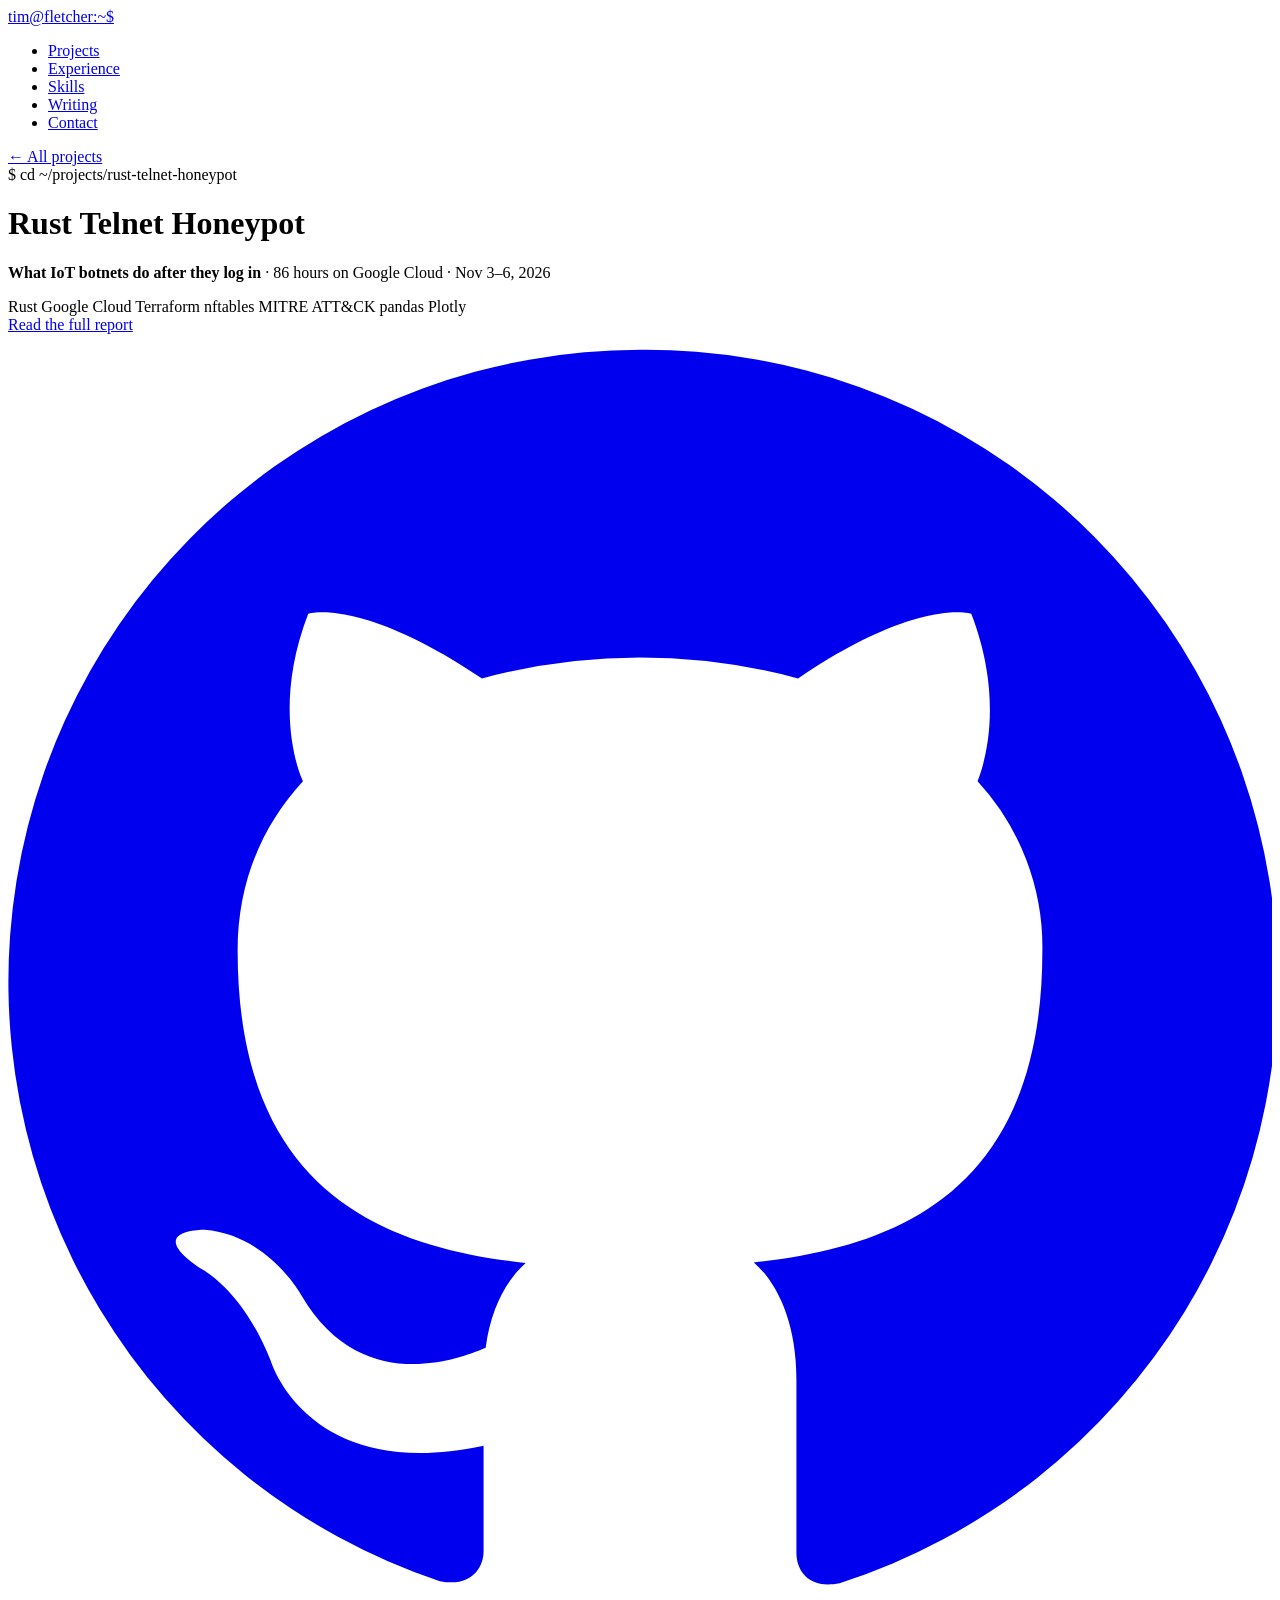
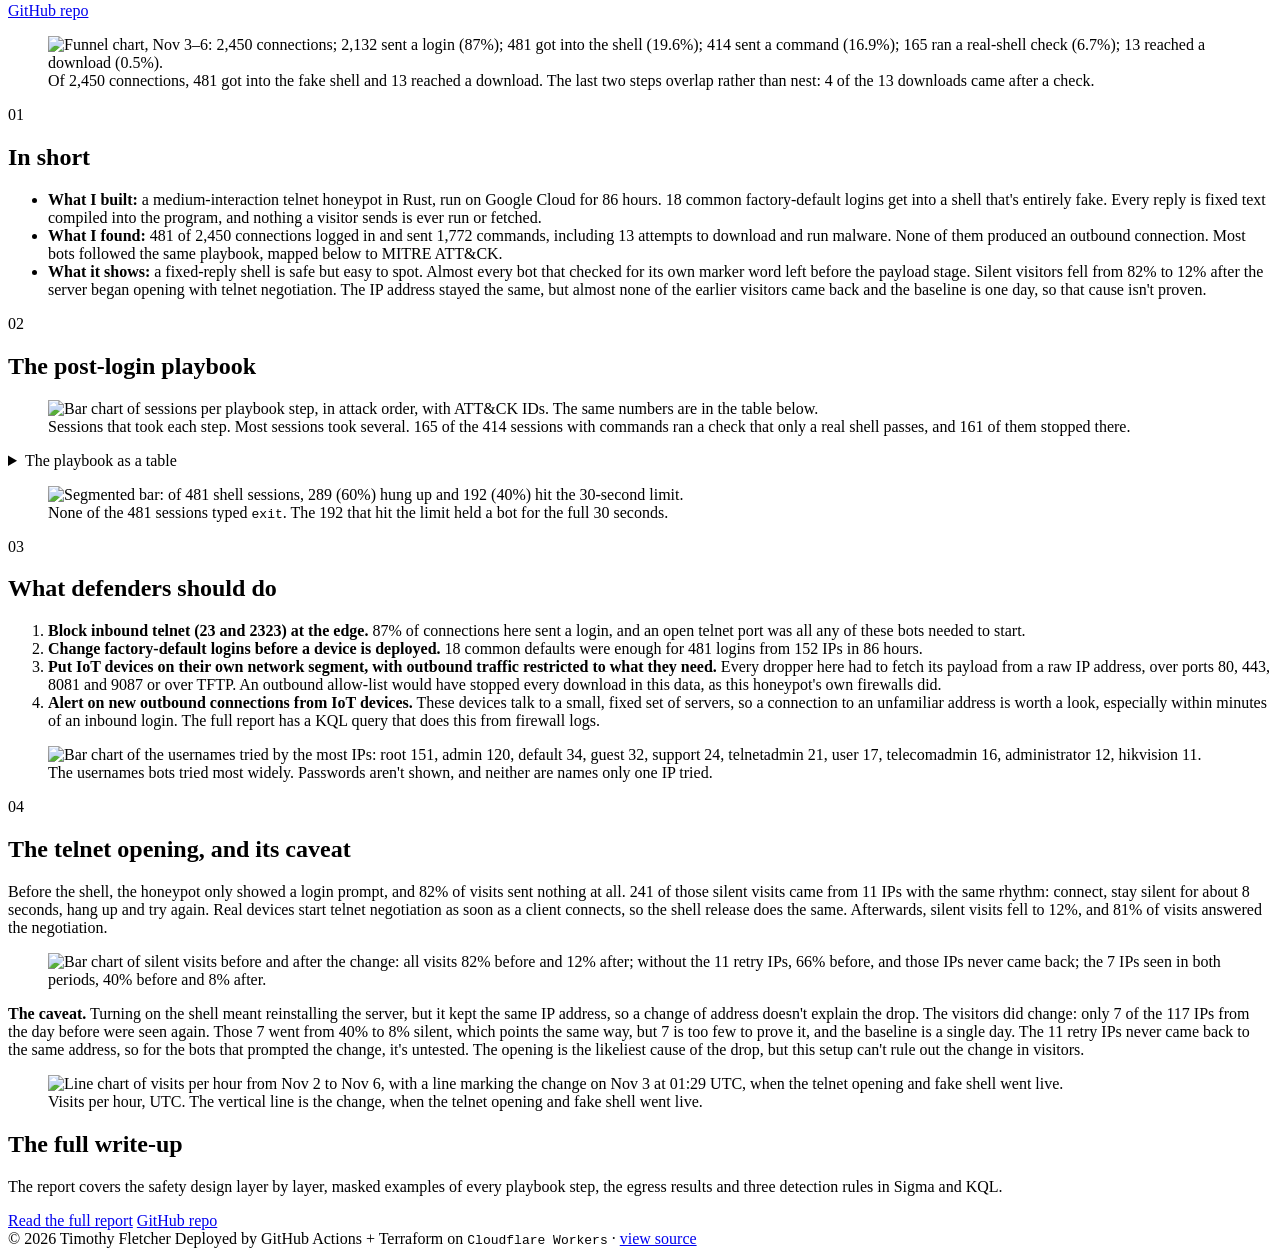
==== site/honeypot/index.html @ 1a984459 "Correct the honeypot page's claim that the IP address changed The server kept the same public addres" ====
<!doctype html>
<html lang="en">
<head>
<meta charset="utf-8">
<meta name="viewport" content="width=device-width, initial-scale=1">
<meta name="color-scheme" content="dark light">
<title>Rust Telnet Honeypot · Timothy Fletcher</title>
<meta name="description" content="A telnet honeypot in Rust that recorded what IoT botnets do after logging in: 2,450 connections, 481 logins, 13 malware download attempts and zero outbound connections.">
<link rel="canonical" href="https://timfletcher.tech/honeypot/">
<link rel="icon" href="/favicon.svg" type="image/svg+xml">
<link rel="preload" href="/fonts/inter-4.001-latin.woff2" as="font" type="font/woff2" crossorigin>
<link rel="preload" href="/fonts/jetbrains-mono-2.211-latin.woff2" as="font" type="font/woff2" crossorigin>
<link rel="stylesheet" href="/styles.css">
</head>
<body>

<nav>
  <div class="wrap">
    <a class="brand" href="/">tim<span>@</span>fletcher:~$</a>
    <ul>
      <li><a href="/#projects">Projects</a></li>
      <li><a href="/#experience">Experience</a></li>
      <li><a href="/#skills">Skills</a></li>
      <li><a href="/#writing">Writing</a></li>
      <li><a href="/#contact">Contact</a></li>
    </ul>
  </div>
</nav>

<main class="wrap" id="top">

  <header class="hero project">
    <div class="back"><a href="/#projects">← All projects</a></div>
    <div class="prompt">$ cd ~/projects/rust-telnet-honeypot</div>
    <h1>Rust Telnet Honeypot</h1>
    <p class="role"><strong>What IoT botnets do after they log in</strong> · 86 hours on Google Cloud · Nov 3–6, 2026</p>
    <div class="tags">
      <span class="tag">Rust</span>
      <span class="tag">Google Cloud</span>
      <span class="tag">Terraform</span>
      <span class="tag">nftables</span>
      <span class="tag">MITRE ATT&amp;CK</span>
      <span class="tag">pandas</span>
      <span class="tag">Plotly</span>
    </div>
    <div class="buttons">
      <a class="btn primary" href="https://github.com/NotKornFlakes/Rust-Honeypot/blob/master/README_REPORT.md" target="_blank" rel="noopener">Read the full report</a>
      <a class="btn" href="https://github.com/NotKornFlakes/Rust-Honeypot" target="_blank" rel="noopener">
        <svg viewBox="0 0 24 24" fill="currentColor" aria-hidden="true"><path d="M12 .3a12 12 0 0 0-3.8 23.38c.6.12.83-.26.83-.57v-2c-3.34.72-4.04-1.61-4.04-1.61-.55-1.39-1.34-1.76-1.34-1.76-1.09-.74.08-.73.08-.73 1.2.09 1.84 1.24 1.84 1.24 1.07 1.83 2.81 1.3 3.5 1 .1-.78.42-1.31.76-1.61-2.67-.3-5.47-1.33-5.47-5.93 0-1.31.47-2.38 1.24-3.22-.14-.3-.54-1.52.1-3.18 0 0 1-.32 3.3 1.23a11.5 11.5 0 0 1 6 0c2.28-1.55 3.29-1.23 3.29-1.23.64 1.66.24 2.88.12 3.18a4.65 4.65 0 0 1 1.23 3.22c0 4.61-2.8 5.63-5.48 5.92.42.36.81 1.1.81 2.22v3.29c0 .32.21.7.82.58A12 12 0 0 0 12 .3"/></svg>
        GitHub repo
      </a>
    </div>
  </header>

  <figure class="figure lead">
    <picture>
      <source srcset="/honeypot/1-funnel-light.png" media="(prefers-color-scheme: light)">
      <img src="/honeypot/1-funnel-dark.png" width="2000" height="840" fetchpriority="high"
           alt="Funnel chart, Nov 3–6: 2,450 connections; 2,132 sent a login (87%); 481 got into the shell (19.6%); 414 sent a command (16.9%); 165 ran a real-shell check (6.7%); 13 reached a download (0.5%).">
    </picture>
    <figcaption>Of 2,450 connections, 481 got into the fake shell and 13 reached a download. The last two steps overlap rather than nest: 4 of the 13 downloads came after a check.</figcaption>
  </figure>

  <section id="summary">
    <div class="sec-head"><span class="idx">01</span><h2>In short</h2></div>
    <ul class="prose">
      <li><b>What I built:</b> a medium-interaction telnet honeypot in Rust, run on Google Cloud for 86 hours. 18 common factory-default logins get into a shell that's entirely fake. Every reply is fixed text compiled into the program, and nothing a visitor sends is ever run or fetched.</li>
      <li><b>What I found:</b> 481 of 2,450 connections logged in and sent 1,772 commands, including 13 attempts to download and run malware. None of them produced an outbound connection. Most bots followed the same playbook, mapped below to MITRE ATT&amp;CK.</li>
      <li><b>What it shows:</b> a fixed-reply shell is safe but easy to spot. Almost every bot that checked for its own marker word left before the payload stage. Silent visitors fell from 82% to 12% after the server began opening with telnet negotiation. The IP address stayed the same, but almost none of the earlier visitors came back and the baseline is one day, so that cause isn't proven.</li>
    </ul>
  </section>

  <section id="playbook">
    <div class="sec-head"><span class="idx">02</span><h2>The post-login playbook</h2></div>
    <figure class="figure">
      <picture>
        <source srcset="/honeypot/4-playbook-light.png" media="(prefers-color-scheme: light)">
        <img src="/honeypot/4-playbook-dark.png" width="2000" height="1200" loading="lazy"
             alt="Bar chart of sessions per playbook step, in attack order, with ATT&amp;CK IDs. The same numbers are in the table below.">
      </picture>
      <figcaption>Sessions that took each step. Most sessions took several. 165 of the 414 sessions with commands ran a check that only a real shell passes, and 161 of them stopped there.</figcaption>
    </figure>
    <details class="steps">
      <summary>The playbook as a table</summary>
      <div class="table-scroll">
        <table>
          <thead><tr><th>Step</th><th>MITRE ATT&amp;CK</th><th class="num">Sessions</th><th class="num">IPs</th></tr></thead>
          <tbody>
            <tr><td>Log in with factory defaults</td><td><a href="https://attack.mitre.org/techniques/T1110/001/" target="_blank" rel="noopener">T1110.001</a>, <a href="https://attack.mitre.org/techniques/T1078/001/" target="_blank" rel="noopener">T1078.001</a></td><td class="num">481</td><td class="num">152</td></tr>
            <tr><td>Break out of a router's limited menu</td><td><a href="https://attack.mitre.org/techniques/T1059/008/" target="_blank" rel="noopener">T1059.008</a>, <a href="https://attack.mitre.org/techniques/T1059/004/" target="_blank" rel="noopener">T1059.004</a></td><td class="num">299</td><td class="num">92</td></tr>
            <tr><td>Try a router CLI</td><td><a href="https://attack.mitre.org/techniques/T1059/008/" target="_blank" rel="noopener">T1059.008</a></td><td class="num">80</td><td class="num">25</td></tr>
            <tr><td>Inject a shell into a ping tool</td><td><a href="https://attack.mitre.org/techniques/T1059/004/" target="_blank" rel="noopener">T1059.004</a></td><td class="num">64</td><td class="num">48</td></tr>
            <tr><td>Look around</td><td><a href="https://attack.mitre.org/techniques/T1082/" target="_blank" rel="noopener">T1082</a>, <a href="https://attack.mitre.org/techniques/T1087/001/" target="_blank" rel="noopener">T1087.001</a>, <a href="https://attack.mitre.org/techniques/T1033/" target="_blank" rel="noopener">T1033</a>, <a href="https://attack.mitre.org/techniques/T1083/" target="_blank" rel="noopener">T1083</a></td><td class="num">116</td><td class="num">50</td></tr>
            <tr><td>Find a writable folder, then check with a hex echo</td><td><a href="https://attack.mitre.org/techniques/T1083/" target="_blank" rel="noopener">T1083</a></td><td class="num">80</td><td class="num">25</td></tr>
            <tr><td>Check for a real BusyBox</td><td><a href="https://attack.mitre.org/techniques/T1497/001/" target="_blank" rel="noopener">T1497.001</a></td><td class="num">29</td><td class="num">11</td></tr>
            <tr><td>Check that echo works</td><td><a href="https://attack.mitre.org/techniques/T1497/001/" target="_blank" rel="noopener">T1497.001</a></td><td class="num">9</td><td class="num">9</td></tr>
            <tr><td>The <code>SHELL_TEST</code> check</td><td><a href="https://attack.mitre.org/techniques/T1497/001/" target="_blank" rel="noopener">T1497.001</a></td><td class="num">47</td><td class="num">3</td></tr>
            <tr><td>Download and run</td><td><a href="https://attack.mitre.org/techniques/T1105/" target="_blank" rel="noopener">T1105</a>, <a href="https://attack.mitre.org/techniques/T1222/002/" target="_blank" rel="noopener">T1222.002</a>, <a href="https://attack.mitre.org/techniques/T1059/004/" target="_blank" rel="noopener">T1059.004</a></td><td class="num">13</td><td class="num">7</td></tr>
            <tr><td>Remove rival bots</td><td><a href="https://attack.mitre.org/techniques/T1489/" target="_blank" rel="noopener">T1489</a></td><td class="num">1</td><td class="num">1</td></tr>
            <tr><td>Clean up</td><td><a href="https://attack.mitre.org/techniques/T1070/004/" target="_blank" rel="noopener">T1070.004</a></td><td class="num">1</td><td class="num">1</td></tr>
          </tbody>
        </table>
      </div>
      <p class="note">The system-check rows use T1497.001 as the closest fit, as does T1489 for removing rival bots. The IPs column for logging in counts the IPs that got in.</p>
    </details>
    <figure class="figure">
      <picture>
        <source srcset="/honeypot/6-sessions-ended-light.png" media="(prefers-color-scheme: light)">
        <img src="/honeypot/6-sessions-ended-dark.png" width="2000" height="460" loading="lazy"
             alt="Segmented bar: of 481 shell sessions, 289 (60%) hung up and 192 (40%) hit the 30-second limit.">
      </picture>
      <figcaption>None of the 481 sessions typed <code>exit</code>. The 192 that hit the limit held a bot for the full 30 seconds.</figcaption>
    </figure>
  </section>

  <section id="defenders">
    <div class="sec-head"><span class="idx">03</span><h2>What defenders should do</h2></div>
    <ol class="prose">
      <li><b>Block inbound telnet (23 and 2323) at the edge.</b> 87% of connections here sent a login, and an open telnet port was all any of these bots needed to start.</li>
      <li><b>Change factory-default logins before a device is deployed.</b> 18 common defaults were enough for 481 logins from 152 IPs in 86 hours.</li>
      <li><b>Put IoT devices on their own network segment, with outbound traffic restricted to what they need.</b> Every dropper here had to fetch its payload from a raw IP address, over ports 80, 443, 8081 and 9087 or over TFTP. An outbound allow-list would have stopped every download in this data, as this honeypot's own firewalls did.</li>
      <li><b>Alert on new outbound connections from IoT devices.</b> These devices talk to a small, fixed set of servers, so a connection to an unfamiliar address is worth a look, especially within minutes of an inbound login. The full report has a KQL query that does this from firewall logs.</li>
    </ol>
    <figure class="figure">
      <picture>
        <source srcset="/honeypot/5-usernames-light.png" media="(prefers-color-scheme: light)">
        <img src="/honeypot/5-usernames-dark.png" width="2000" height="920" loading="lazy"
             alt="Bar chart of the usernames tried by the most IPs: root 151, admin 120, default 34, guest 32, support 24, telnetadmin 21, user 17, telecomadmin 16, administrator 12, hikvision 11.">
      </picture>
      <figcaption>The usernames bots tried most widely. Passwords aren't shown, and neither are names only one IP tried.</figcaption>
    </figure>
  </section>

  <section id="telnet">
    <div class="sec-head"><span class="idx">04</span><h2>The telnet opening, and its caveat</h2></div>
    <div class="prose">
      <p>Before the shell, the honeypot only showed a login prompt, and 82% of visits sent nothing at all. 241 of those silent visits came from 11 IPs with the same rhythm: connect, stay silent for about 8 seconds, hang up and try again. Real devices start telnet negotiation as soon as a client connects, so the shell release does the same. Afterwards, silent visits fell to 12%, and 81% of visits answered the negotiation.</p>
    </div>
    <figure class="figure">
      <picture>
        <source srcset="/honeypot/3-silent-before-after-light.png" media="(prefers-color-scheme: light)">
        <img src="/honeypot/3-silent-before-after-dark.png" width="2000" height="880" loading="lazy"
             alt="Bar chart of silent visits before and after the change: all visits 82% before and 12% after; without the 11 retry IPs, 66% before, and those IPs never came back; the 7 IPs seen in both periods, 40% before and 8% after.">
      </picture>
    </figure>
    <div class="callout">
      <p><b>The caveat.</b> Turning on the shell meant reinstalling the server, but it kept the same IP address, so a change of address doesn't explain the drop. The visitors did change: only 7 of the 117 IPs from the day before were seen again. Those 7 went from 40% to 8% silent, which points the same way, but 7 is too few to prove it, and the baseline is a single day. The 11 retry IPs never came back to the same address, so for the bots that prompted the change, it's untested. The opening is the likeliest cause of the drop, but this setup can't rule out the change in visitors.</p>
    </div>
    <figure class="figure">
      <picture>
        <source srcset="/honeypot/2-visits-per-hour-light.png" media="(prefers-color-scheme: light)">
        <img src="/honeypot/2-visits-per-hour-dark.png" width="2000" height="840" loading="lazy"
             alt="Line chart of visits per hour from Nov 2 to Nov 6, with a line marking the change on Nov 3 at 01:29 UTC, when the telnet opening and fake shell went live.">
      </picture>
      <figcaption>Visits per hour, UTC. The vertical line is the change, when the telnet opening and fake shell went live.</figcaption>
    </figure>
  </section>

  <section id="more">
    <div class="contact">
      <h2>The full write-up</h2>
      <p>The report covers the safety design layer by layer, masked examples of every playbook step, the egress results and three detection rules in Sigma and KQL.</p>
      <div class="buttons">
        <a class="btn primary" href="https://github.com/NotKornFlakes/Rust-Honeypot/blob/master/README_REPORT.md" target="_blank" rel="noopener">Read the full report</a>
        <a class="btn" href="https://github.com/NotKornFlakes/Rust-Honeypot" target="_blank" rel="noopener">GitHub repo</a>
      </div>
    </div>
  </section>

</main>

<footer>
  <div class="wrap">
    <span>© 2026 Timothy Fletcher</span>
    <span>Deployed by GitHub Actions + Terraform on <code>Cloudflare Workers</code> · <a href="https://github.com/NotKornFlakes/portfolio-iac" target="_blank" rel="noopener">view source</a></span>
  </div>
</footer>

</body>
</html>
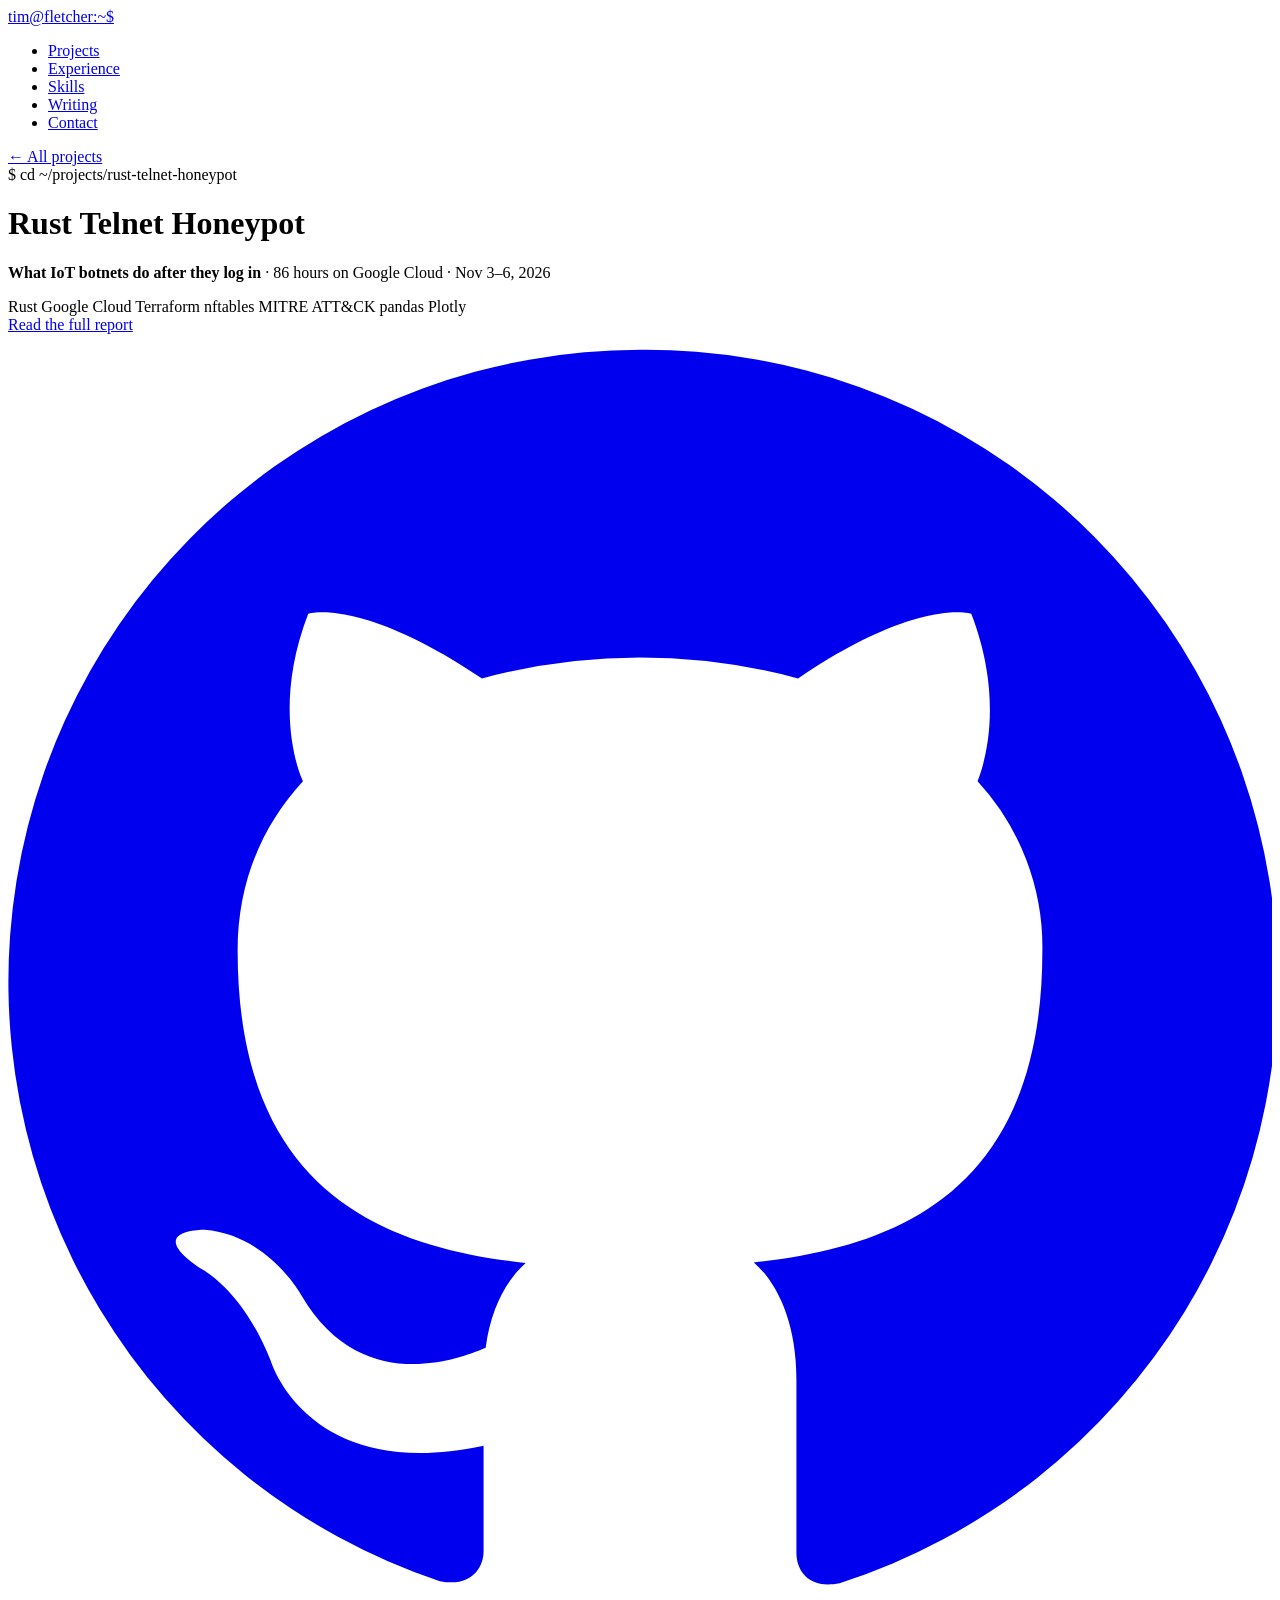
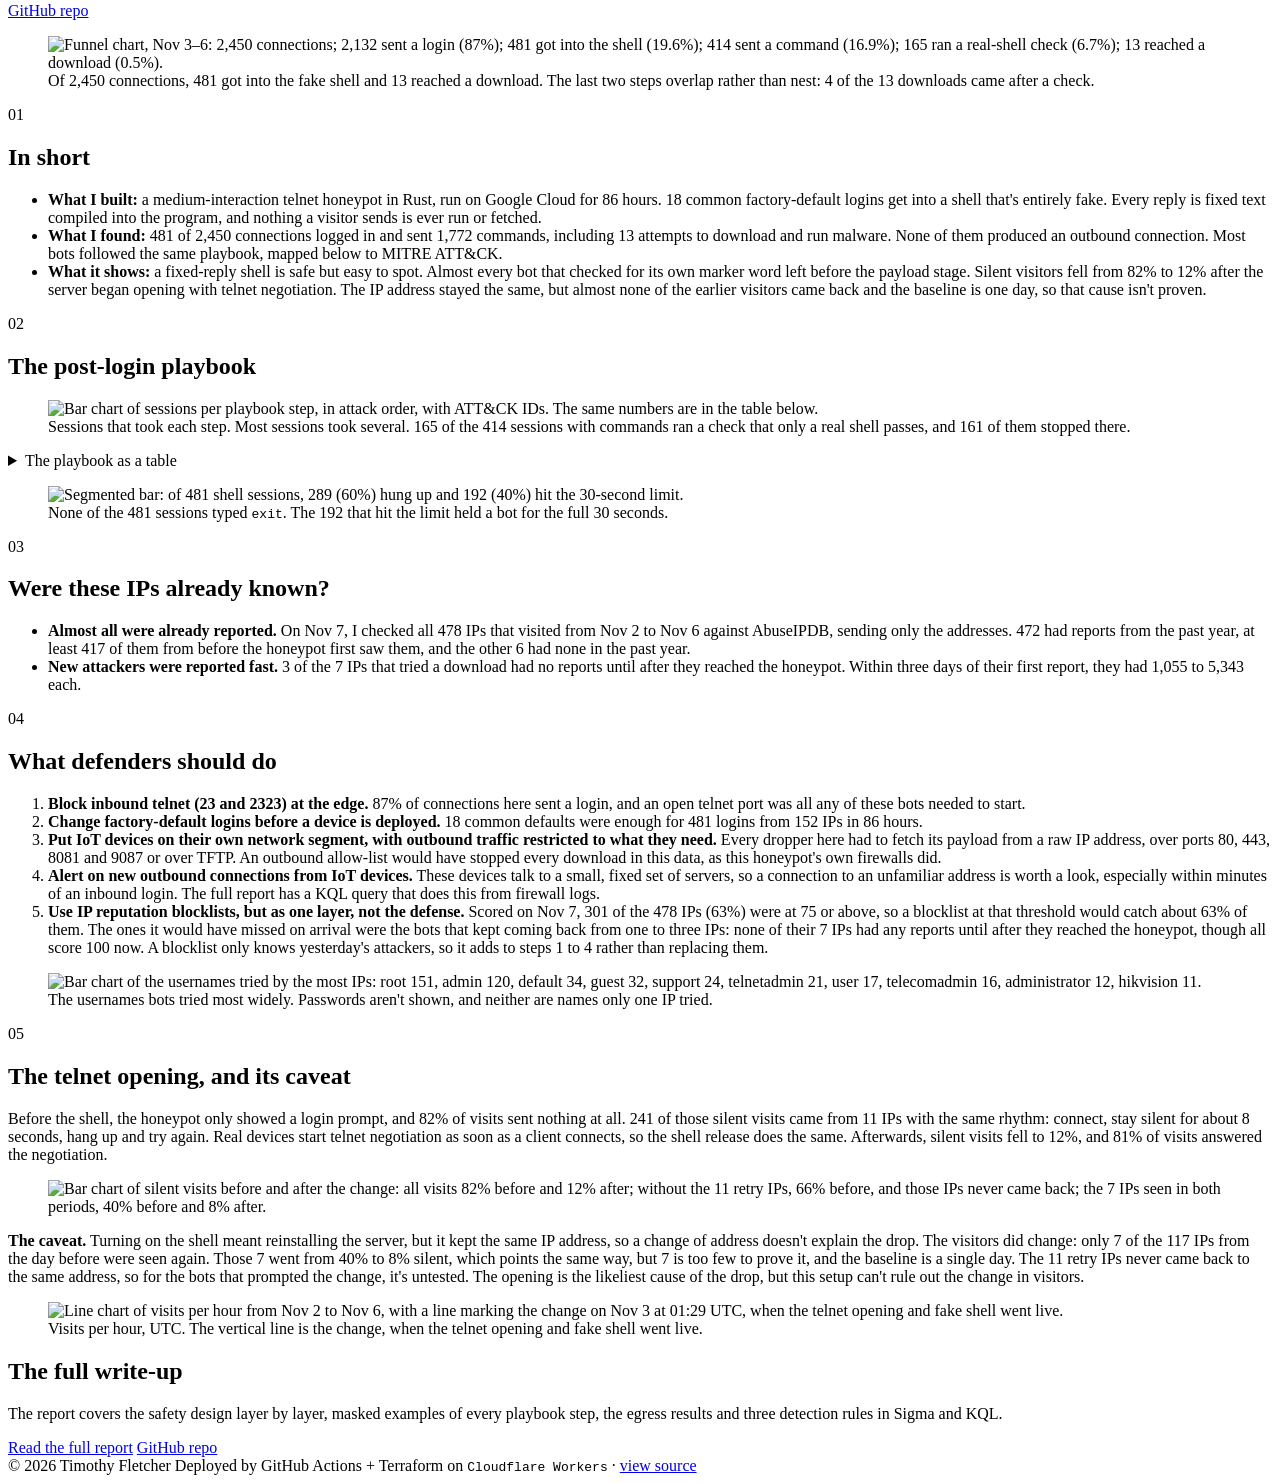
==== commit c713d26e: "Add a threat-intel section and a fifth defender step to the honeypot page The new section 03 gives t" ====
--- a/site/honeypot/index.html
+++ b/site/honeypot/index.html
@@ -113,13 +113,22 @@
     </figure>
   </section>
 
+  <section id="threat-intel">
+    <div class="sec-head"><span class="idx">03</span><h2>Were these IPs already known?</h2></div>
+    <ul class="prose">
+      <li><b>Almost all were already reported.</b> On Nov 7, I checked all 478 IPs that visited from Nov 2 to Nov 6 against AbuseIPDB, sending only the addresses. 472 had reports from the past year, at least 417 of them from before the honeypot first saw them, and the other 6 had none in the past year.</li>
+      <li><b>New attackers were reported fast.</b> 3 of the 7 IPs that tried a download had no reports until after they reached the honeypot. Within three days of their first report, they had 1,055 to 5,343 each.</li>
+    </ul>
+  </section>
+
   <section id="defenders">
-    <div class="sec-head"><span class="idx">03</span><h2>What defenders should do</h2></div>
+    <div class="sec-head"><span class="idx">04</span><h2>What defenders should do</h2></div>
     <ol class="prose">
       <li><b>Block inbound telnet (23 and 2323) at the edge.</b> 87% of connections here sent a login, and an open telnet port was all any of these bots needed to start.</li>
       <li><b>Change factory-default logins before a device is deployed.</b> 18 common defaults were enough for 481 logins from 152 IPs in 86 hours.</li>
       <li><b>Put IoT devices on their own network segment, with outbound traffic restricted to what they need.</b> Every dropper here had to fetch its payload from a raw IP address, over ports 80, 443, 8081 and 9087 or over TFTP. An outbound allow-list would have stopped every download in this data, as this honeypot's own firewalls did.</li>
       <li><b>Alert on new outbound connections from IoT devices.</b> These devices talk to a small, fixed set of servers, so a connection to an unfamiliar address is worth a look, especially within minutes of an inbound login. The full report has a KQL query that does this from firewall logs.</li>
+      <li><b>Use IP reputation blocklists, but as one layer, not the defense.</b> Scored on Nov 7, 301 of the 478 IPs (63%) were at 75 or above, so a blocklist at that threshold would catch about 63% of them. The ones it would have missed on arrival were the bots that kept coming back from one to three IPs: none of their 7 IPs had any reports until after they reached the honeypot, though all score 100 now. A blocklist only knows yesterday's attackers, so it adds to steps 1 to 4 rather than replacing them.</li>
     </ol>
     <figure class="figure">
       <picture>
@@ -132,7 +141,7 @@
   </section>
 
   <section id="telnet">
-    <div class="sec-head"><span class="idx">04</span><h2>The telnet opening, and its caveat</h2></div>
+    <div class="sec-head"><span class="idx">05</span><h2>The telnet opening, and its caveat</h2></div>
     <div class="prose">
       <p>Before the shell, the honeypot only showed a login prompt, and 82% of visits sent nothing at all. 241 of those silent visits came from 11 IPs with the same rhythm: connect, stay silent for about 8 seconds, hang up and try again. Real devices start telnet negotiation as soon as a client connects, so the shell release does the same. Afterwards, silent visits fell to 12%, and 81% of visits answered the negotiation.</p>
     </div>
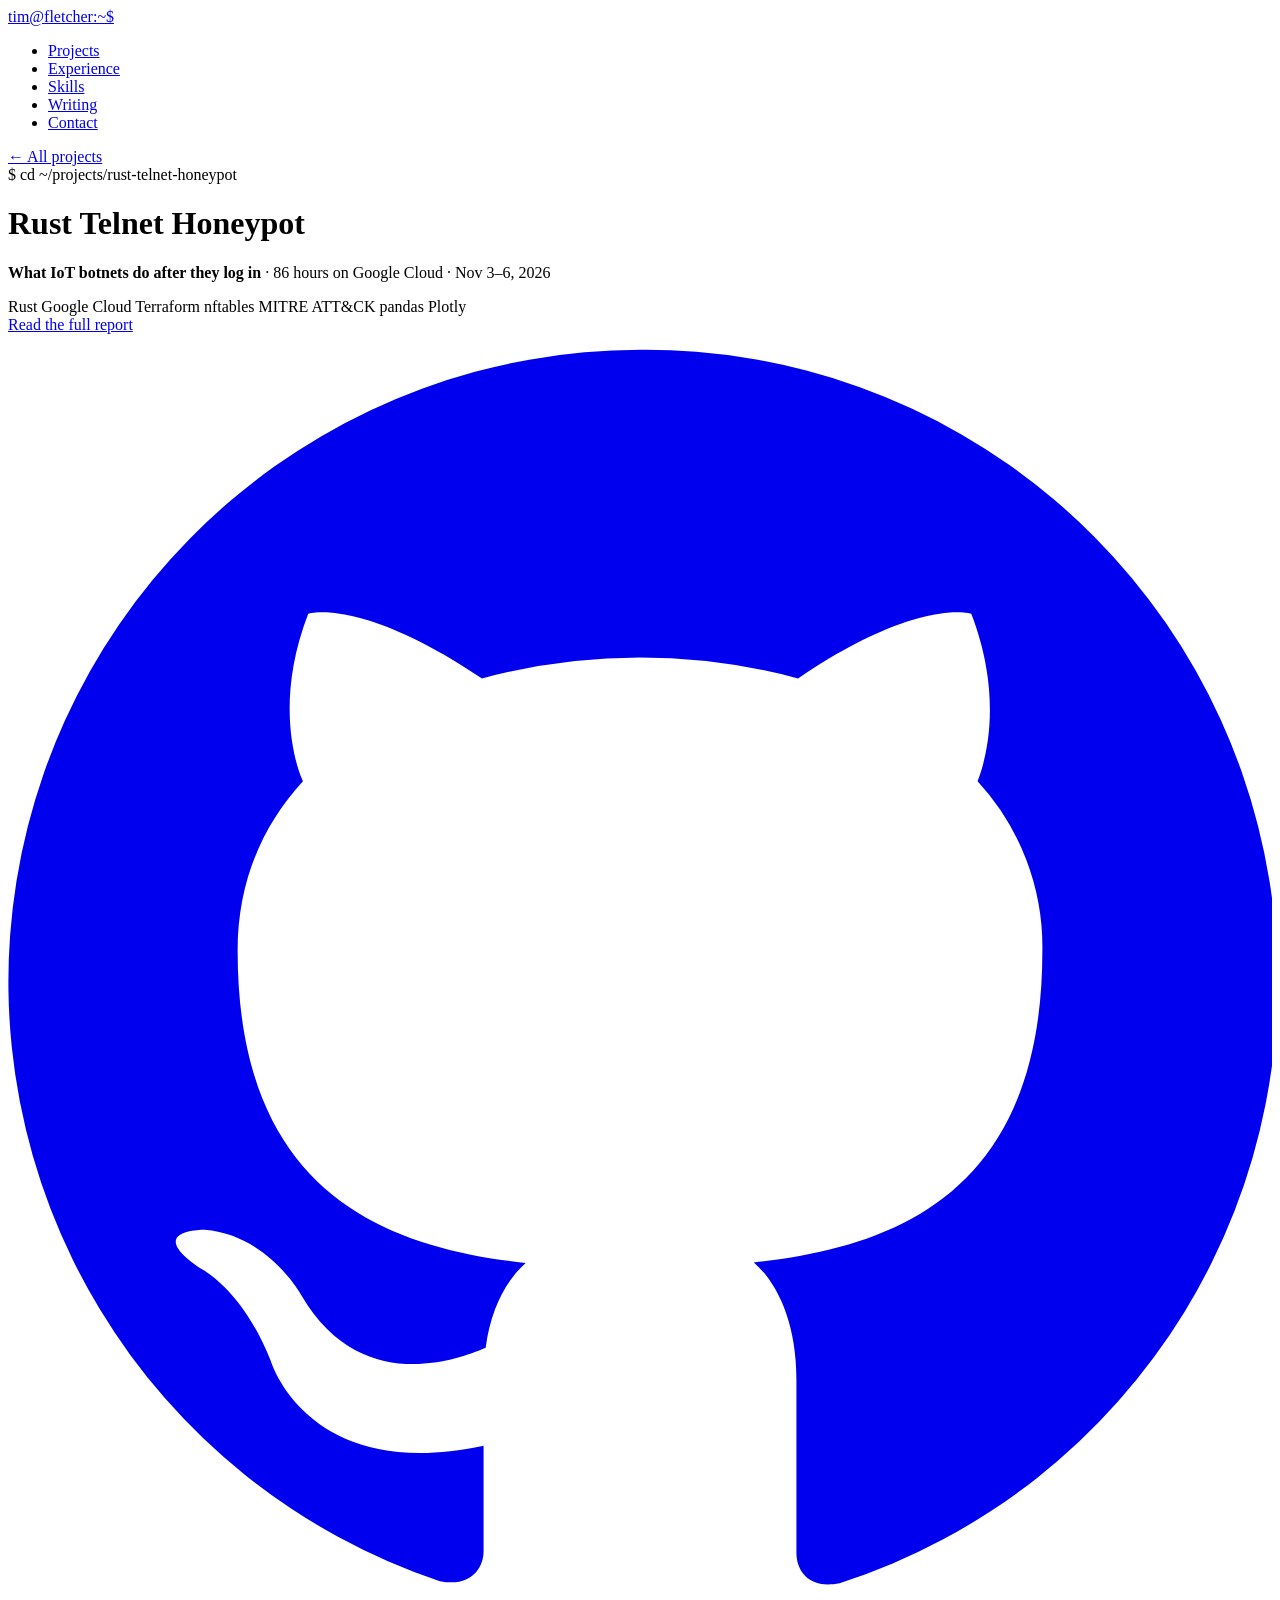
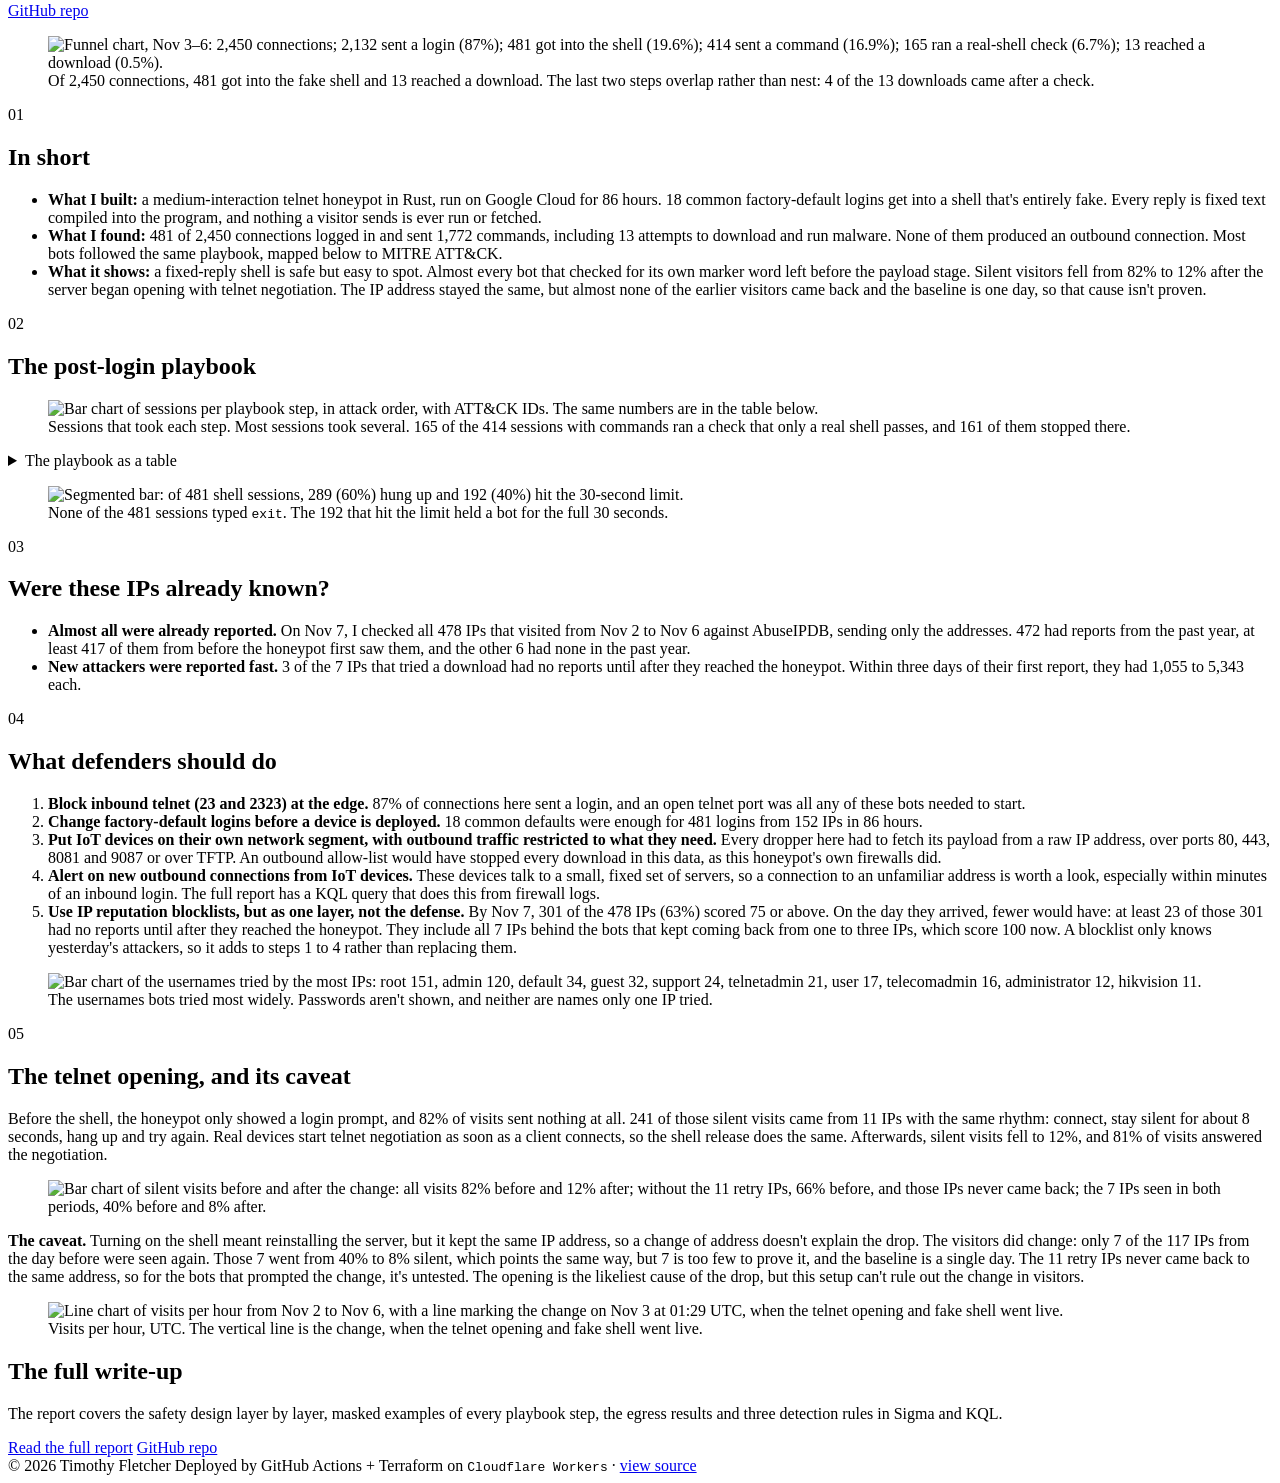
==== commit 8ddd4c7e: "Reword step 5 so Nov 7 scores aren't read as scores on arrival Co-Authored-By: Claude Opus 5.5 <nore" ====
--- a/site/honeypot/index.html
+++ b/site/honeypot/index.html
@@ -128,7 +128,7 @@
       <li><b>Change factory-default logins before a device is deployed.</b> 18 common defaults were enough for 481 logins from 152 IPs in 86 hours.</li>
       <li><b>Put IoT devices on their own network segment, with outbound traffic restricted to what they need.</b> Every dropper here had to fetch its payload from a raw IP address, over ports 80, 443, 8081 and 9087 or over TFTP. An outbound allow-list would have stopped every download in this data, as this honeypot's own firewalls did.</li>
       <li><b>Alert on new outbound connections from IoT devices.</b> These devices talk to a small, fixed set of servers, so a connection to an unfamiliar address is worth a look, especially within minutes of an inbound login. The full report has a KQL query that does this from firewall logs.</li>
-      <li><b>Use IP reputation blocklists, but as one layer, not the defense.</b> Scored on Nov 7, 301 of the 478 IPs (63%) were at 75 or above, so a blocklist at that threshold would catch about 63% of them. The ones it would have missed on arrival were the bots that kept coming back from one to three IPs: none of their 7 IPs had any reports until after they reached the honeypot, though all score 100 now. A blocklist only knows yesterday's attackers, so it adds to steps 1 to 4 rather than replacing them.</li>
+      <li><b>Use IP reputation blocklists, but as one layer, not the defense.</b> By Nov 7, 301 of the 478 IPs (63%) scored 75 or above. On the day they arrived, fewer would have: at least 23 of those 301 had no reports until after they reached the honeypot. They include all 7 IPs behind the bots that kept coming back from one to three IPs, which score 100 now. A blocklist only knows yesterday's attackers, so it adds to steps 1 to 4 rather than replacing them.</li>
     </ol>
     <figure class="figure">
       <picture>
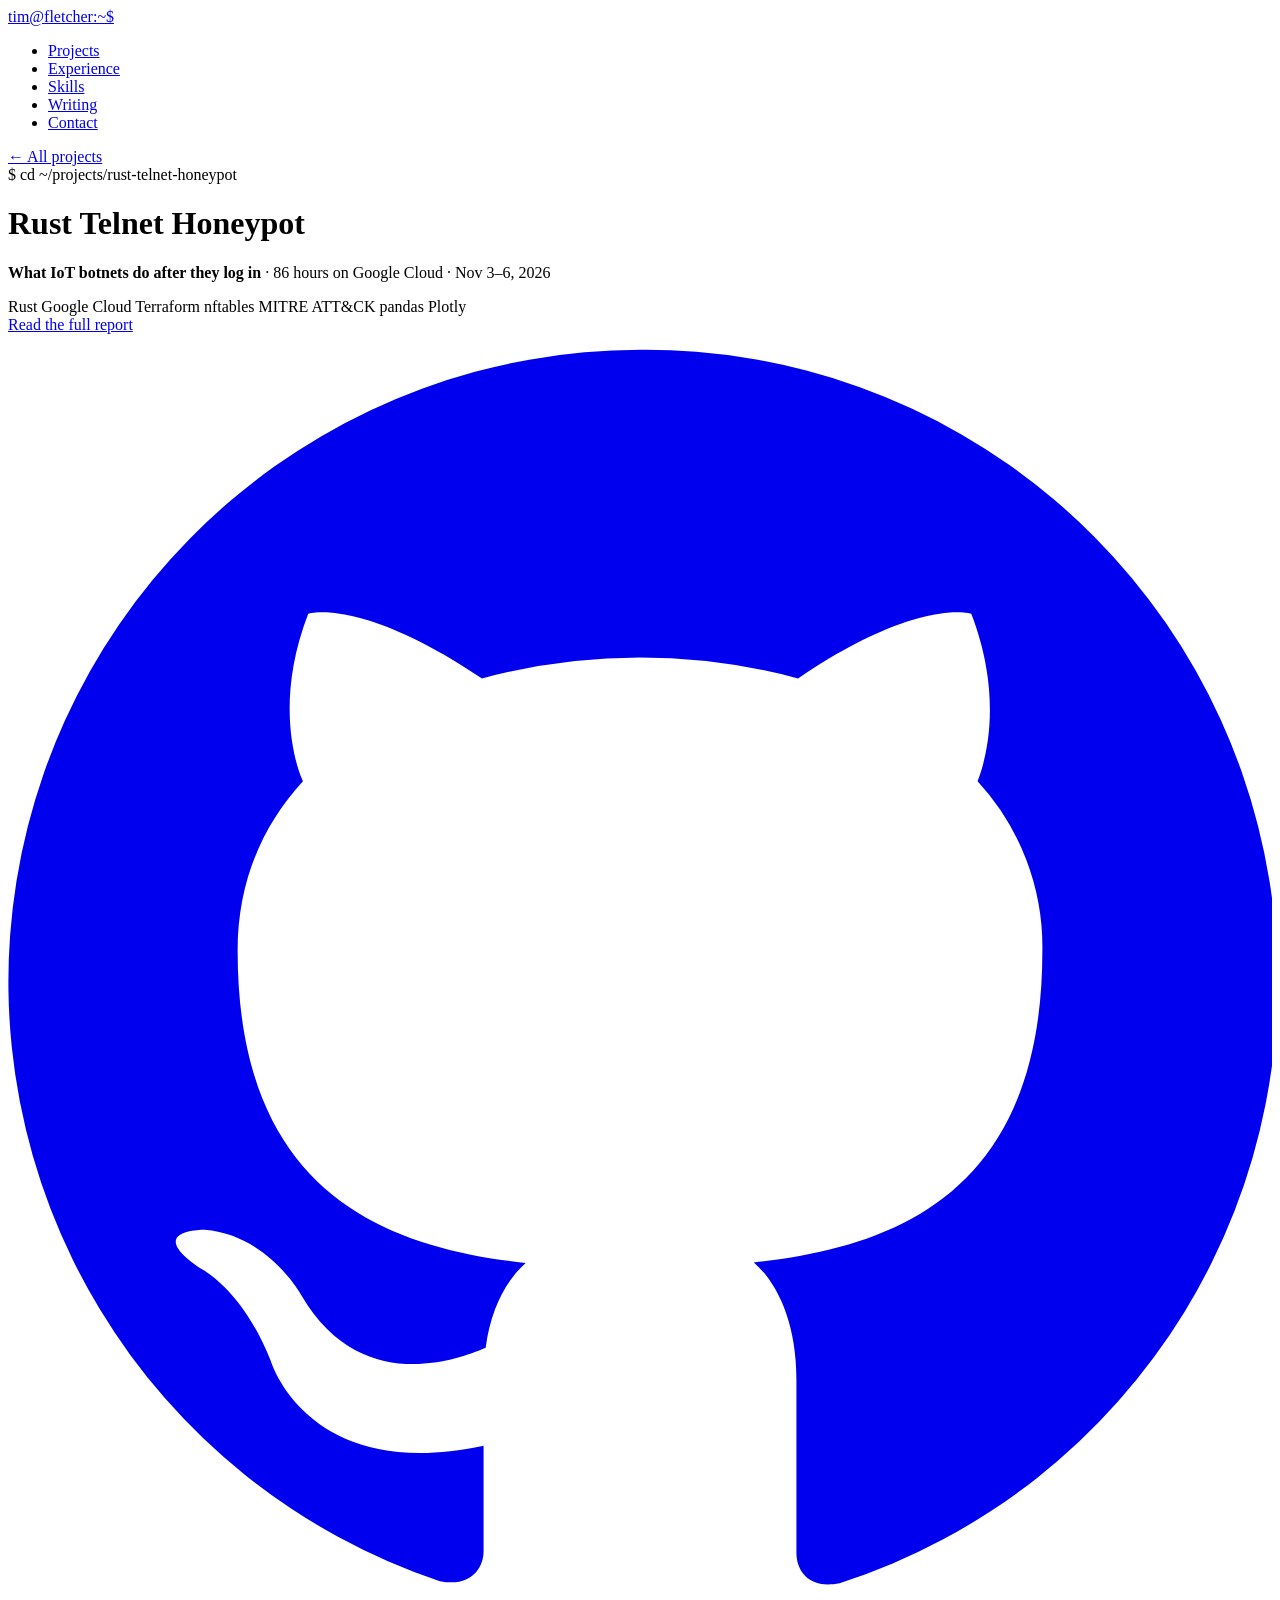
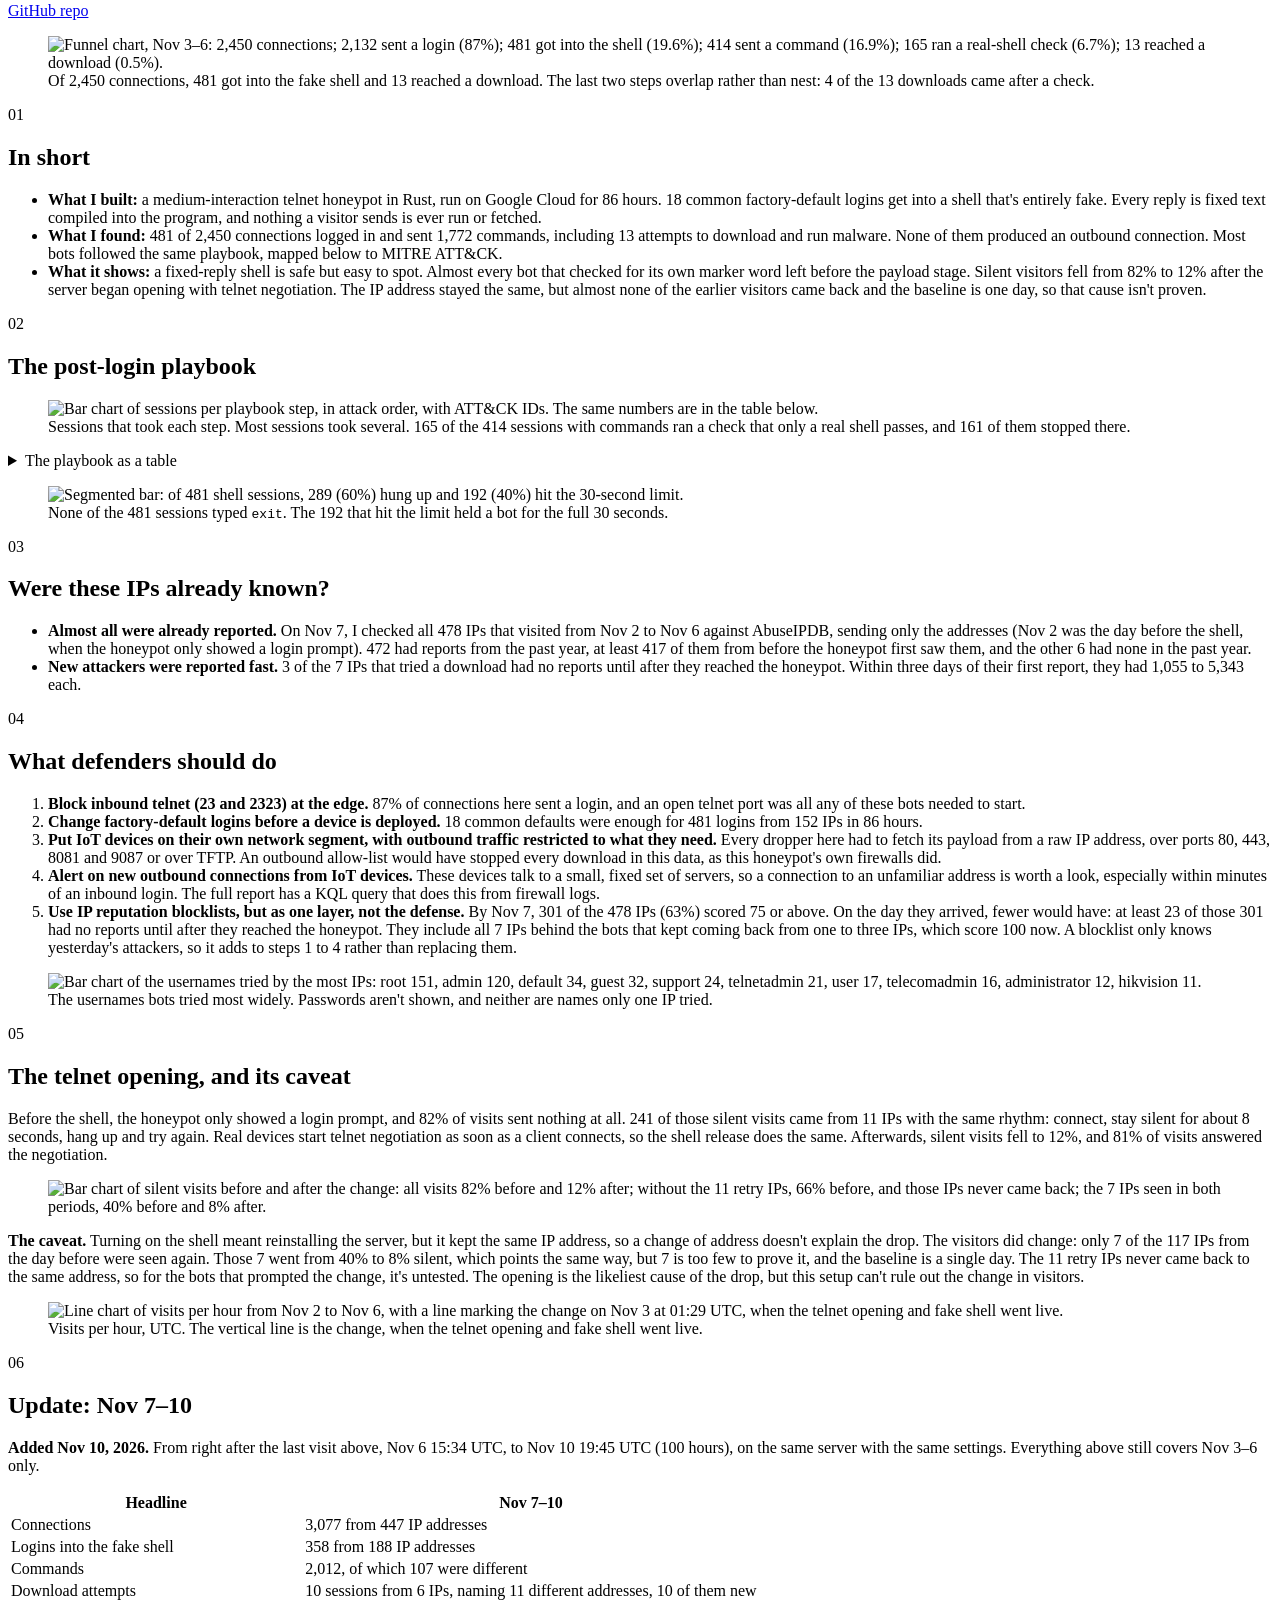
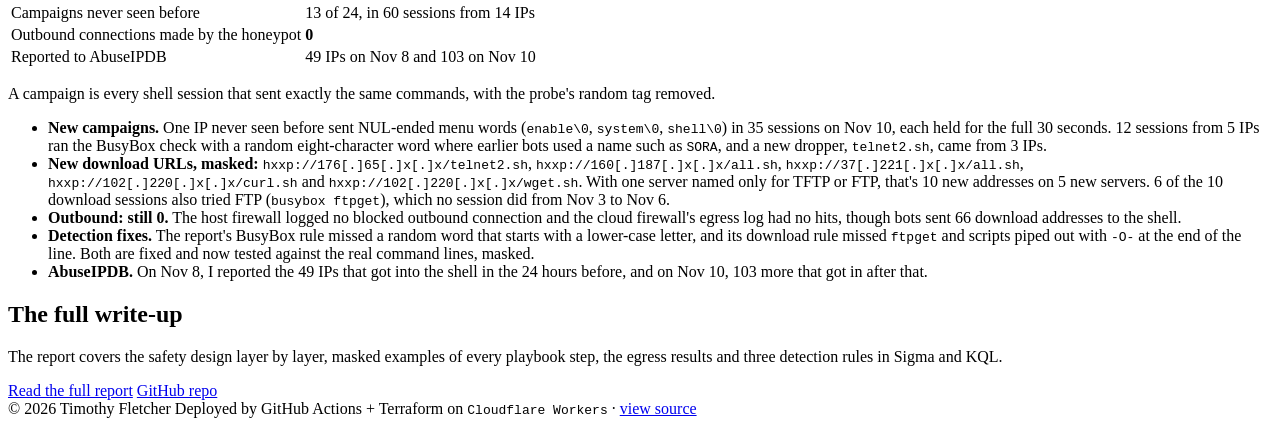
==== commit 0c92dbb6: "Add a Nov 7-10 update to the honeypot page Section 06 adds the update from the report: 100 hours fro" ====
--- a/site/honeypot/index.html
+++ b/site/honeypot/index.html
@@ -44,8 +44,8 @@
       <span class="tag">Plotly</span>
     </div>
     <div class="buttons">
-      <a class="btn primary" href="https://github.com/NotKornFlakes/Rust-Honeypot/blob/master/README_REPORT.md" target="_blank" rel="noopener">Read the full report</a>
-      <a class="btn" href="https://github.com/NotKornFlakes/Rust-Honeypot" target="_blank" rel="noopener">
+      <a class="btn primary" href="https://github.com/NotKornFlakes/rust-telnet-sensor/blob/master/README_REPORT.md" target="_blank" rel="noopener">Read the full report</a>
+      <a class="btn" href="https://github.com/NotKornFlakes/rust-telnet-sensor" target="_blank" rel="noopener">
         <svg viewBox="0 0 24 24" fill="currentColor" aria-hidden="true"><path d="M12 .3a12 12 0 0 0-3.8 23.38c.6.12.83-.26.83-.57v-2c-3.34.72-4.04-1.61-4.04-1.61-.55-1.39-1.34-1.76-1.34-1.76-1.09-.74.08-.73.08-.73 1.2.09 1.84 1.24 1.84 1.24 1.07 1.83 2.81 1.3 3.5 1 .1-.78.42-1.31.76-1.61-2.67-.3-5.47-1.33-5.47-5.93 0-1.31.47-2.38 1.24-3.22-.14-.3-.54-1.52.1-3.18 0 0 1-.32 3.3 1.23a11.5 11.5 0 0 1 6 0c2.28-1.55 3.29-1.23 3.29-1.23.64 1.66.24 2.88.12 3.18a4.65 4.65 0 0 1 1.23 3.22c0 4.61-2.8 5.63-5.48 5.92.42.36.81 1.1.81 2.22v3.29c0 .32.21.7.82.58A12 12 0 0 0 12 .3"/></svg>
         GitHub repo
       </a>
@@ -116,7 +116,7 @@
   <section id="threat-intel">
     <div class="sec-head"><span class="idx">03</span><h2>Were these IPs already known?</h2></div>
     <ul class="prose">
-      <li><b>Almost all were already reported.</b> On Nov 7, I checked all 478 IPs that visited from Nov 2 to Nov 6 against AbuseIPDB, sending only the addresses. 472 had reports from the past year, at least 417 of them from before the honeypot first saw them, and the other 6 had none in the past year.</li>
+      <li><b>Almost all were already reported.</b> On Nov 7, I checked all 478 IPs that visited from Nov 2 to Nov 6 against AbuseIPDB, sending only the addresses (Nov 2 was the day before the shell, when the honeypot only showed a login prompt). 472 had reports from the past year, at least 417 of them from before the honeypot first saw them, and the other 6 had none in the past year.</li>
       <li><b>New attackers were reported fast.</b> 3 of the 7 IPs that tried a download had no reports until after they reached the honeypot. Within three days of their first report, they had 1,055 to 5,343 each.</li>
     </ul>
   </section>
@@ -165,13 +165,42 @@
     </figure>
   </section>
 
+  <section id="update">
+    <div class="sec-head"><span class="idx">06</span><h2>Update: Nov 7–10</h2></div>
+    <div class="prose">
+      <p><b>Added Nov 10, 2026.</b> From right after the last visit above, Nov 6 15:34 UTC, to Nov 10 19:45 UTC (100 hours), on the same server with the same settings. Everything above still covers Nov 3–6 only.</p>
+    </div>
+    <div class="table-scroll steps-table two-col">
+      <table>
+        <thead><tr><th>Headline</th><th>Nov 7–10</th></tr></thead>
+        <tbody>
+          <tr><td>Connections</td><td>3,077 from 447 IP addresses</td></tr>
+          <tr><td>Logins into the fake shell</td><td>358 from 188 IP addresses</td></tr>
+          <tr><td>Commands</td><td>2,012, of which 107 were different</td></tr>
+          <tr><td>Download attempts</td><td>10 sessions from 6 IPs, naming 11 different addresses, 10 of them new</td></tr>
+          <tr><td>Campaigns never seen before</td><td>13 of 24, in 60 sessions from 14 IPs</td></tr>
+          <tr><td>Outbound connections made by the honeypot</td><td><b>0</b></td></tr>
+          <tr><td>Reported to AbuseIPDB</td><td>49 IPs on Nov 8 and 103 on Nov 10</td></tr>
+        </tbody>
+      </table>
+    </div>
+    <p class="table-note">A campaign is every shell session that sent exactly the same commands, with the probe's random tag removed.</p>
+    <ul class="prose">
+      <li><b>New campaigns.</b> One IP never seen before sent NUL-ended menu words (<code>enable\0</code>, <code>system\0</code>, <code>shell\0</code>) in 35 sessions on Nov 10, each held for the full 30 seconds. 12 sessions from 5 IPs ran the BusyBox check with a random eight-character word where earlier bots used a name such as <code>SORA</code>, and a new dropper, <code>telnet2.sh</code>, came from 3 IPs.</li>
+      <li><b>New download URLs, masked:</b> <code>hxxp://176[.]65[.]x[.]x/telnet2.sh</code>, <code>hxxp://160[.]187[.]x[.]x/all.sh</code>, <code>hxxp://37[.]221[.]x[.]x/all.sh</code>, <code>hxxp://102[.]220[.]x[.]x/curl.sh</code> and <code>hxxp://102[.]220[.]x[.]x/wget.sh</code>. With one server named only for TFTP or FTP, that's 10 new addresses on 5 new servers. 6 of the 10 download sessions also tried FTP (<code>busybox ftpget</code>), which no session did from Nov 3 to Nov 6.</li>
+      <li><b>Outbound: still 0.</b> The host firewall logged no blocked outbound connection and the cloud firewall's egress log had no hits, though bots sent 66 download addresses to the shell.</li>
+      <li><b>Detection fixes.</b> The report's BusyBox rule missed a random word that starts with a lower-case letter, and its download rule missed <code>ftpget</code> and scripts piped out with <code>-O-</code> at the end of the line. Both are fixed and now tested against the real command lines, masked.</li>
+      <li><b>AbuseIPDB.</b> On Nov 8, I reported the 49 IPs that got into the shell in the 24 hours before, and on Nov 10, 103 more that got in after that.</li>
+    </ul>
+  </section>
+
   <section id="more">
     <div class="contact">
       <h2>The full write-up</h2>
       <p>The report covers the safety design layer by layer, masked examples of every playbook step, the egress results and three detection rules in Sigma and KQL.</p>
       <div class="buttons">
-        <a class="btn primary" href="https://github.com/NotKornFlakes/Rust-Honeypot/blob/master/README_REPORT.md" target="_blank" rel="noopener">Read the full report</a>
-        <a class="btn" href="https://github.com/NotKornFlakes/Rust-Honeypot" target="_blank" rel="noopener">GitHub repo</a>
+        <a class="btn primary" href="https://github.com/NotKornFlakes/rust-telnet-sensor/blob/master/README_REPORT.md" target="_blank" rel="noopener">Read the full report</a>
+        <a class="btn" href="https://github.com/NotKornFlakes/rust-telnet-sensor" target="_blank" rel="noopener">GitHub repo</a>
       </div>
     </div>
   </section>
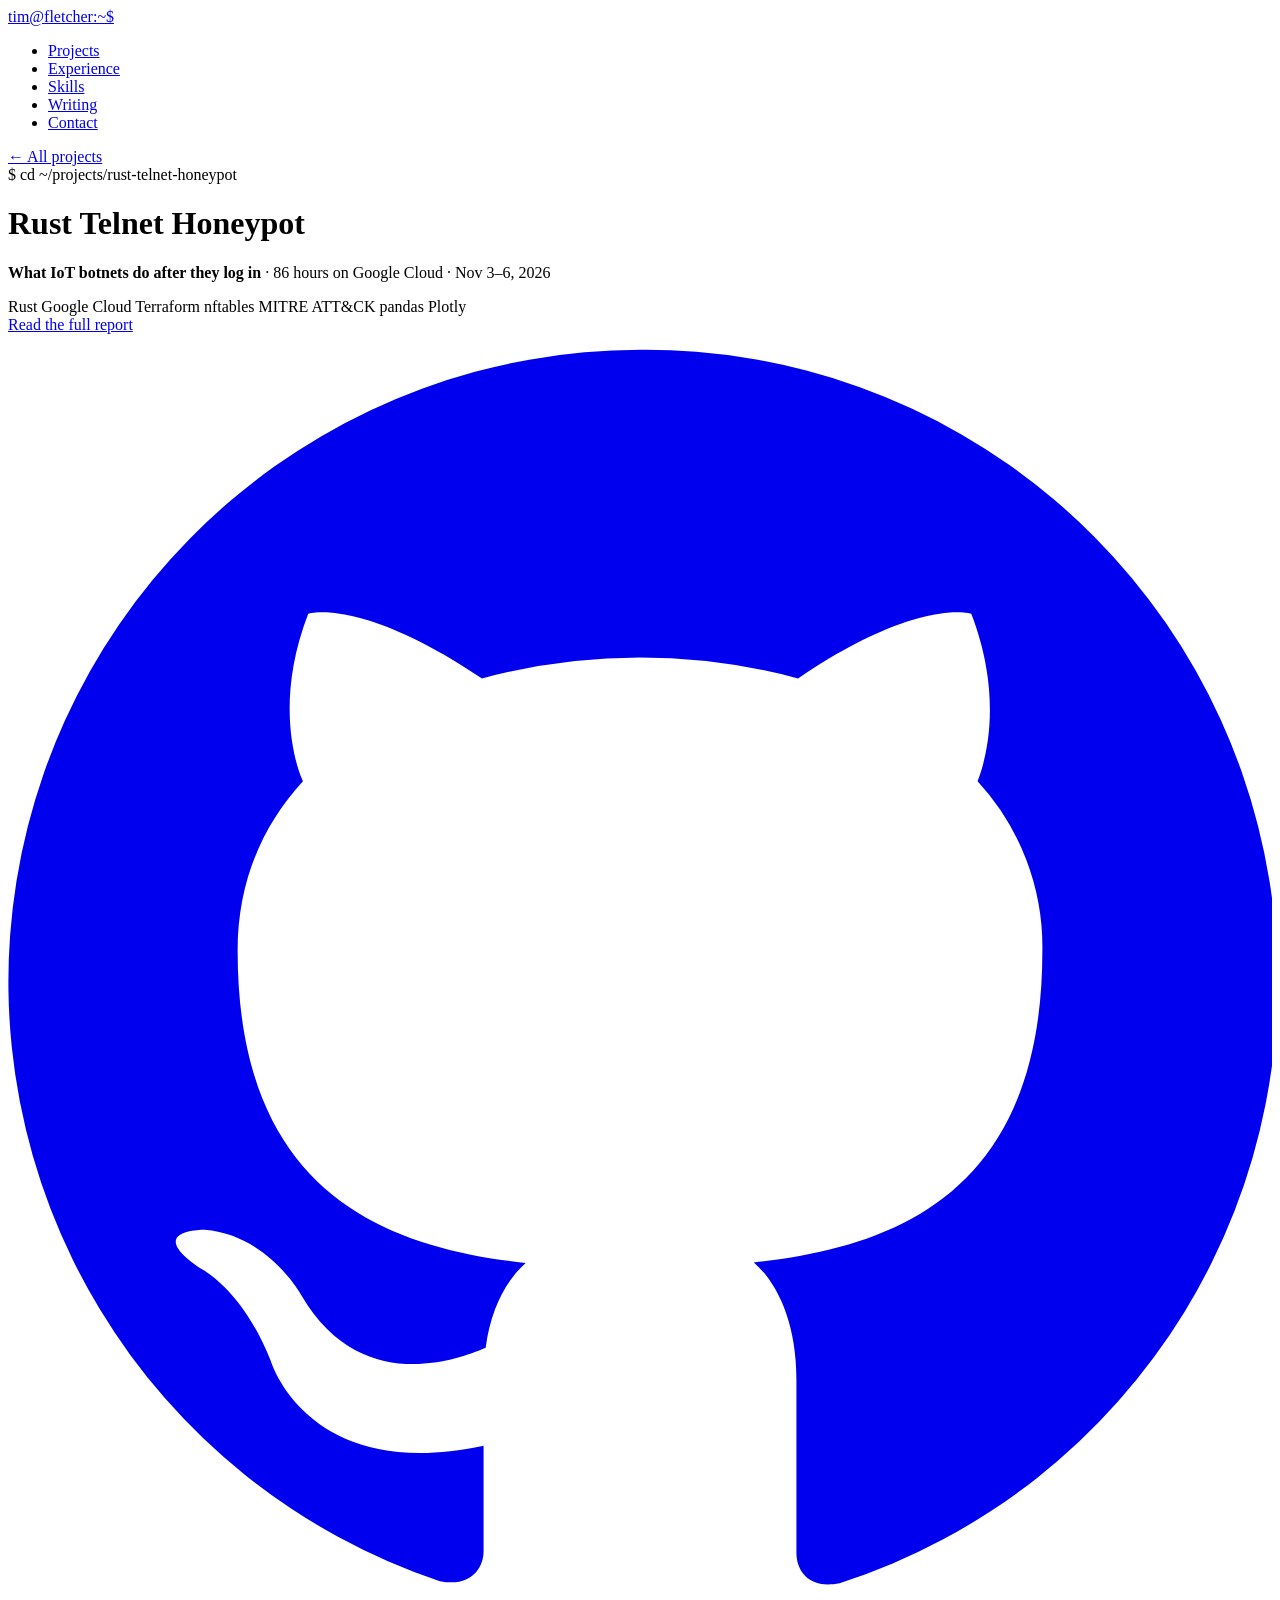
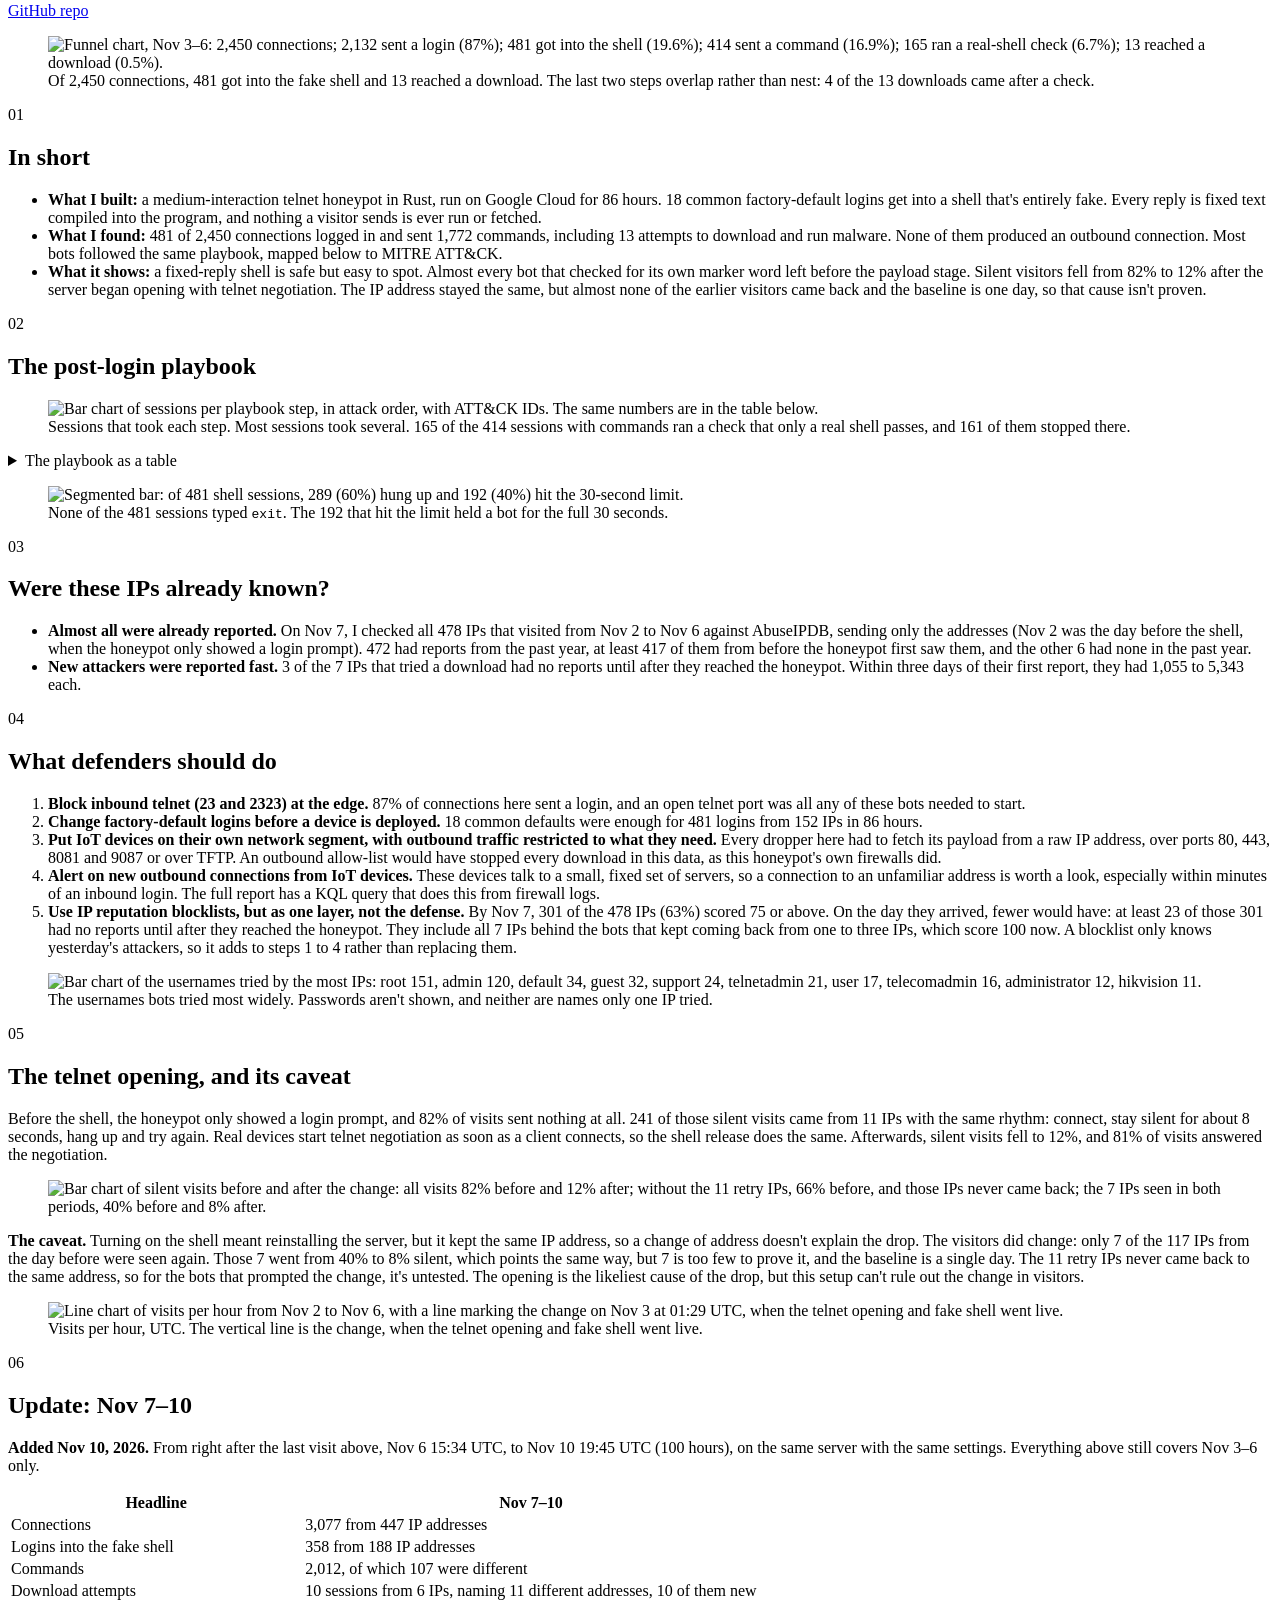
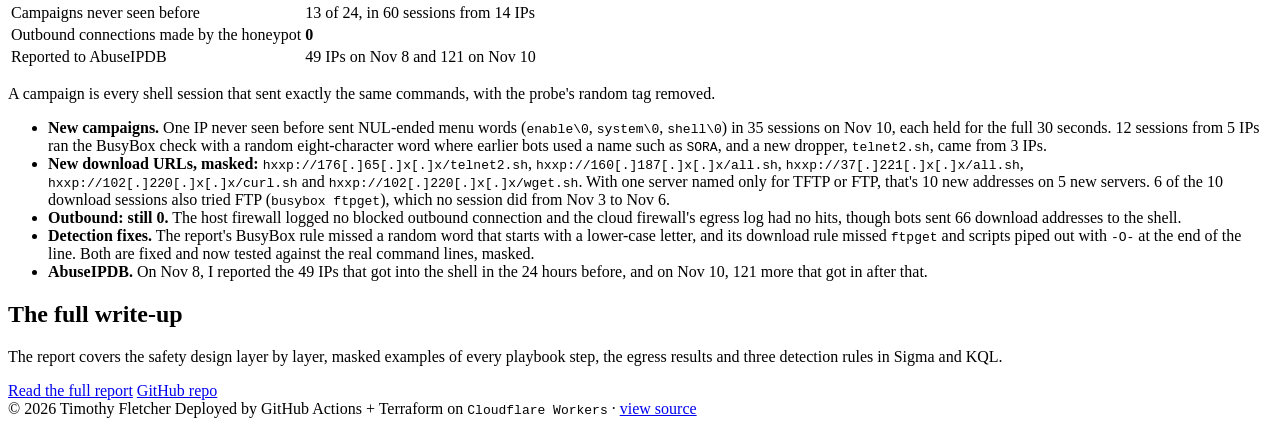
==== commit d3b6651b: "Update the honeypot page's Nov 10 AbuseIPDB count The reporter's second run sent the last 18 of the " ====
--- a/site/honeypot/index.html
+++ b/site/honeypot/index.html
@@ -180,7 +180,7 @@
           <tr><td>Download attempts</td><td>10 sessions from 6 IPs, naming 11 different addresses, 10 of them new</td></tr>
           <tr><td>Campaigns never seen before</td><td>13 of 24, in 60 sessions from 14 IPs</td></tr>
           <tr><td>Outbound connections made by the honeypot</td><td><b>0</b></td></tr>
-          <tr><td>Reported to AbuseIPDB</td><td>49 IPs on Nov 8 and 103 on Nov 10</td></tr>
+          <tr><td>Reported to AbuseIPDB</td><td>49 IPs on Nov 8 and 121 on Nov 10</td></tr>
         </tbody>
       </table>
     </div>
@@ -190,7 +190,7 @@
       <li><b>New download URLs, masked:</b> <code>hxxp://176[.]65[.]x[.]x/telnet2.sh</code>, <code>hxxp://160[.]187[.]x[.]x/all.sh</code>, <code>hxxp://37[.]221[.]x[.]x/all.sh</code>, <code>hxxp://102[.]220[.]x[.]x/curl.sh</code> and <code>hxxp://102[.]220[.]x[.]x/wget.sh</code>. With one server named only for TFTP or FTP, that's 10 new addresses on 5 new servers. 6 of the 10 download sessions also tried FTP (<code>busybox ftpget</code>), which no session did from Nov 3 to Nov 6.</li>
       <li><b>Outbound: still 0.</b> The host firewall logged no blocked outbound connection and the cloud firewall's egress log had no hits, though bots sent 66 download addresses to the shell.</li>
       <li><b>Detection fixes.</b> The report's BusyBox rule missed a random word that starts with a lower-case letter, and its download rule missed <code>ftpget</code> and scripts piped out with <code>-O-</code> at the end of the line. Both are fixed and now tested against the real command lines, masked.</li>
-      <li><b>AbuseIPDB.</b> On Nov 8, I reported the 49 IPs that got into the shell in the 24 hours before, and on Nov 10, 103 more that got in after that.</li>
+      <li><b>AbuseIPDB.</b> On Nov 8, I reported the 49 IPs that got into the shell in the 24 hours before, and on Nov 10, 121 more that got in after that.</li>
     </ul>
   </section>
 
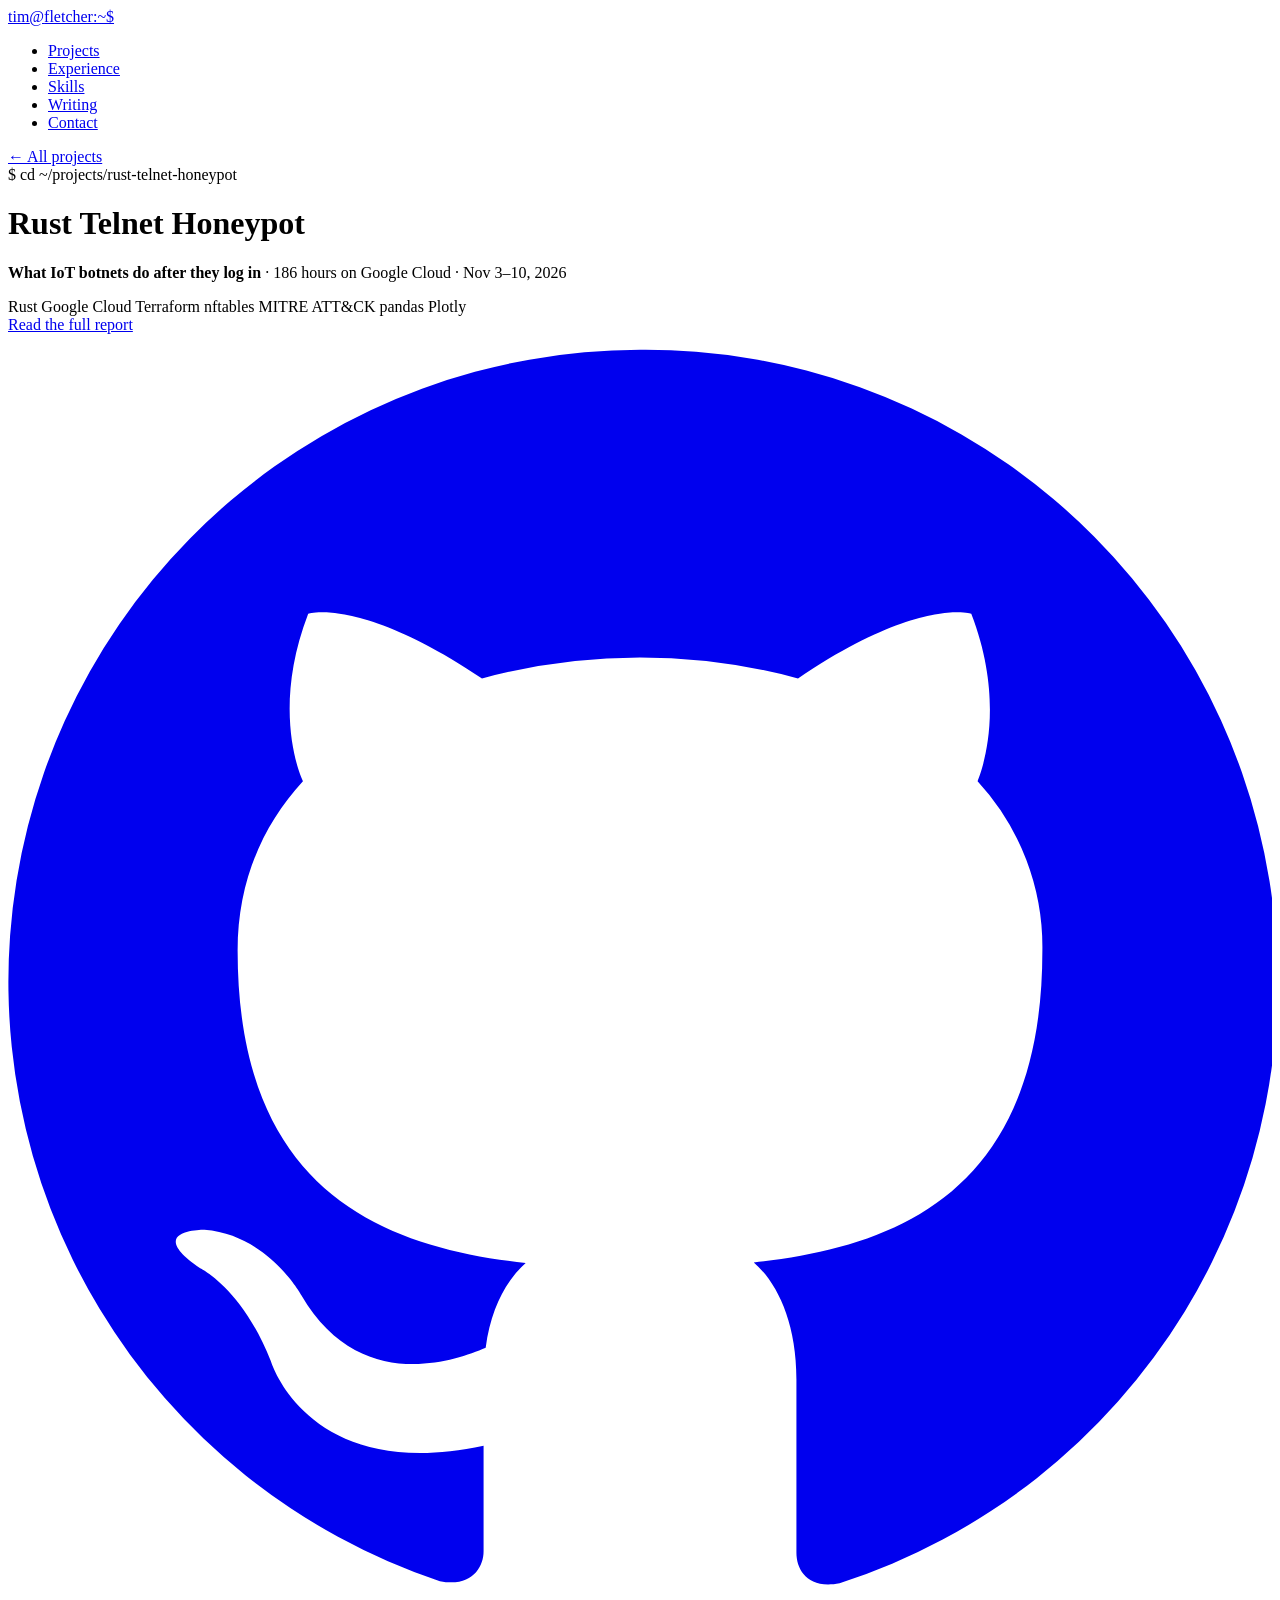
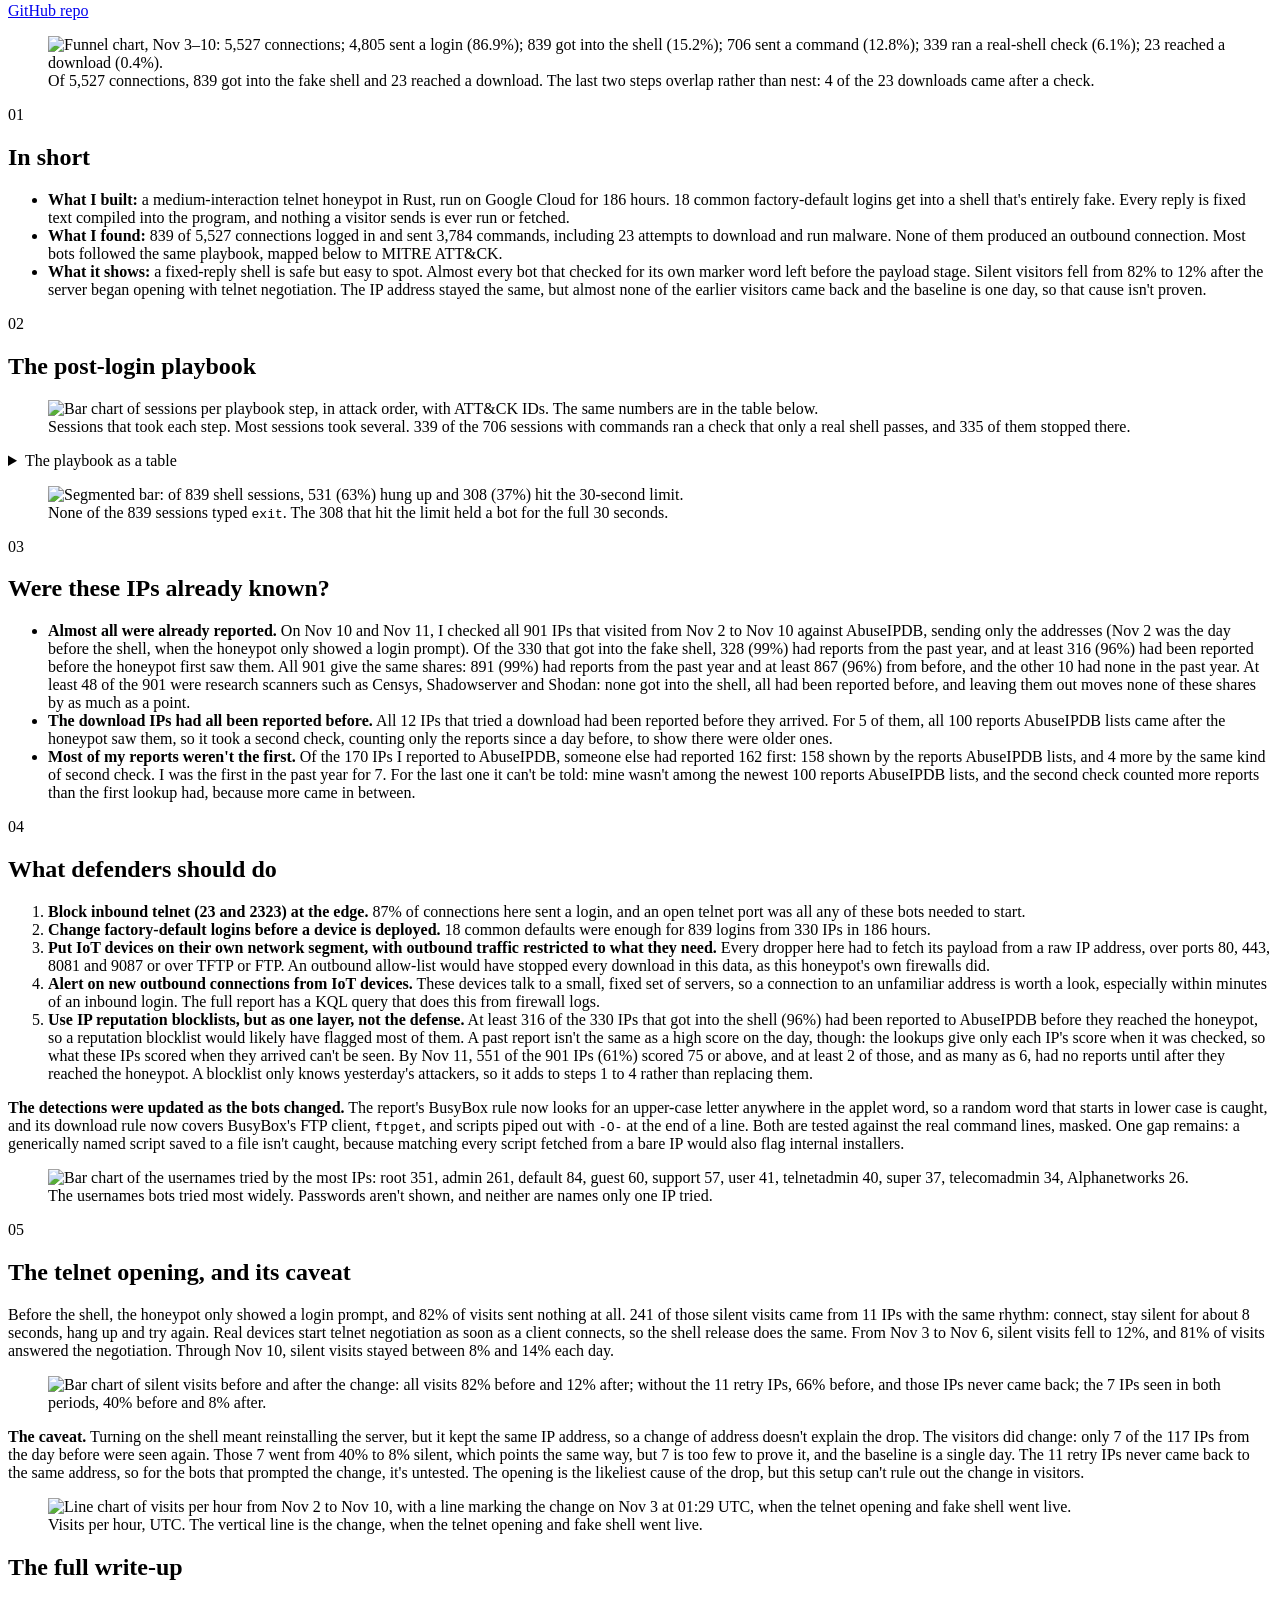
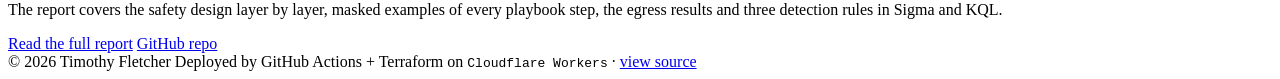
==== commit a45d772a: "Update the honeypot page to the full Nov 3–10 window Brings the honeypot page and the home page's ho" ====
--- a/site/honeypot/index.html
+++ b/site/honeypot/index.html
@@ -5,7 +5,7 @@
 <meta name="viewport" content="width=device-width, initial-scale=1">
 <meta name="color-scheme" content="dark light">
 <title>Rust Telnet Honeypot · Timothy Fletcher</title>
-<meta name="description" content="A telnet honeypot in Rust that recorded what IoT botnets do after logging in: 2,450 connections, 481 logins, 13 malware download attempts and zero outbound connections.">
+<meta name="description" content="A telnet honeypot in Rust that recorded what IoT botnets do after logging in: 5,527 connections, 839 logins, 23 malware download attempts and zero outbound connections.">
 <link rel="canonical" href="https://timfletcher.tech/honeypot/">
 <link rel="icon" href="/favicon.svg" type="image/svg+xml">
 <link rel="preload" href="/fonts/inter-4.001-latin.woff2" as="font" type="font/woff2" crossorigin>
@@ -33,7 +33,7 @@
     <div class="back"><a href="/#projects">← All projects</a></div>
     <div class="prompt">$ cd ~/projects/rust-telnet-honeypot</div>
     <h1>Rust Telnet Honeypot</h1>
-    <p class="role"><strong>What IoT botnets do after they log in</strong> · 86 hours on Google Cloud · Nov 3–6, 2026</p>
+    <p class="role"><strong>What IoT botnets do after they log in</strong> · 186 hours on Google Cloud · Nov 3–10, 2026</p>
     <div class="tags">
       <span class="tag">Rust</span>
       <span class="tag">Google Cloud</span>
@@ -56,16 +56,16 @@
     <picture>
       <source srcset="/honeypot/1-funnel-light.png" media="(prefers-color-scheme: light)">
       <img src="/honeypot/1-funnel-dark.png" width="2000" height="840" fetchpriority="high"
-           alt="Funnel chart, Nov 3–6: 2,450 connections; 2,132 sent a login (87%); 481 got into the shell (19.6%); 414 sent a command (16.9%); 165 ran a real-shell check (6.7%); 13 reached a download (0.5%).">
+           alt="Funnel chart, Nov 3–10: 5,527 connections; 4,805 sent a login (86.9%); 839 got into the shell (15.2%); 706 sent a command (12.8%); 339 ran a real-shell check (6.1%); 23 reached a download (0.4%).">
     </picture>
-    <figcaption>Of 2,450 connections, 481 got into the fake shell and 13 reached a download. The last two steps overlap rather than nest: 4 of the 13 downloads came after a check.</figcaption>
+    <figcaption>Of 5,527 connections, 839 got into the fake shell and 23 reached a download. The last two steps overlap rather than nest: 4 of the 23 downloads came after a check.</figcaption>
   </figure>
 
   <section id="summary">
     <div class="sec-head"><span class="idx">01</span><h2>In short</h2></div>
     <ul class="prose">
-      <li><b>What I built:</b> a medium-interaction telnet honeypot in Rust, run on Google Cloud for 86 hours. 18 common factory-default logins get into a shell that's entirely fake. Every reply is fixed text compiled into the program, and nothing a visitor sends is ever run or fetched.</li>
-      <li><b>What I found:</b> 481 of 2,450 connections logged in and sent 1,772 commands, including 13 attempts to download and run malware. None of them produced an outbound connection. Most bots followed the same playbook, mapped below to MITRE ATT&amp;CK.</li>
+      <li><b>What I built:</b> a medium-interaction telnet honeypot in Rust, run on Google Cloud for 186 hours. 18 common factory-default logins get into a shell that's entirely fake. Every reply is fixed text compiled into the program, and nothing a visitor sends is ever run or fetched.</li>
+      <li><b>What I found:</b> 839 of 5,527 connections logged in and sent 3,784 commands, including 23 attempts to download and run malware. None of them produced an outbound connection. Most bots followed the same playbook, mapped below to MITRE ATT&amp;CK.</li>
       <li><b>What it shows:</b> a fixed-reply shell is safe but easy to spot. Almost every bot that checked for its own marker word left before the payload stage. Silent visitors fell from 82% to 12% after the server began opening with telnet negotiation. The IP address stayed the same, but almost none of the earlier visitors came back and the baseline is one day, so that cause isn't proven.</li>
     </ul>
   </section>
@@ -78,7 +78,7 @@
         <img src="/honeypot/4-playbook-dark.png" width="2000" height="1200" loading="lazy"
              alt="Bar chart of sessions per playbook step, in attack order, with ATT&amp;CK IDs. The same numbers are in the table below.">
       </picture>
-      <figcaption>Sessions that took each step. Most sessions took several. 165 of the 414 sessions with commands ran a check that only a real shell passes, and 161 of them stopped there.</figcaption>
+      <figcaption>Sessions that took each step. Most sessions took several. 339 of the 706 sessions with commands ran a check that only a real shell passes, and 335 of them stopped there.</figcaption>
     </figure>
     <details class="steps">
       <summary>The playbook as a table</summary>
@@ -86,18 +86,18 @@
         <table>
           <thead><tr><th>Step</th><th>MITRE ATT&amp;CK</th><th class="num">Sessions</th><th class="num">IPs</th></tr></thead>
           <tbody>
-            <tr><td>Log in with factory defaults</td><td><a href="https://attack.mitre.org/techniques/T1110/001/" target="_blank" rel="noopener">T1110.001</a>, <a href="https://attack.mitre.org/techniques/T1078/001/" target="_blank" rel="noopener">T1078.001</a></td><td class="num">481</td><td class="num">152</td></tr>
-            <tr><td>Break out of a router's limited menu</td><td><a href="https://attack.mitre.org/techniques/T1059/008/" target="_blank" rel="noopener">T1059.008</a>, <a href="https://attack.mitre.org/techniques/T1059/004/" target="_blank" rel="noopener">T1059.004</a></td><td class="num">299</td><td class="num">92</td></tr>
-            <tr><td>Try a router CLI</td><td><a href="https://attack.mitre.org/techniques/T1059/008/" target="_blank" rel="noopener">T1059.008</a></td><td class="num">80</td><td class="num">25</td></tr>
-            <tr><td>Inject a shell into a ping tool</td><td><a href="https://attack.mitre.org/techniques/T1059/004/" target="_blank" rel="noopener">T1059.004</a></td><td class="num">64</td><td class="num">48</td></tr>
-            <tr><td>Look around</td><td><a href="https://attack.mitre.org/techniques/T1082/" target="_blank" rel="noopener">T1082</a>, <a href="https://attack.mitre.org/techniques/T1087/001/" target="_blank" rel="noopener">T1087.001</a>, <a href="https://attack.mitre.org/techniques/T1033/" target="_blank" rel="noopener">T1033</a>, <a href="https://attack.mitre.org/techniques/T1083/" target="_blank" rel="noopener">T1083</a></td><td class="num">116</td><td class="num">50</td></tr>
-            <tr><td>Find a writable folder, then check with a hex echo</td><td><a href="https://attack.mitre.org/techniques/T1083/" target="_blank" rel="noopener">T1083</a></td><td class="num">80</td><td class="num">25</td></tr>
-            <tr><td>Check for a real BusyBox</td><td><a href="https://attack.mitre.org/techniques/T1497/001/" target="_blank" rel="noopener">T1497.001</a></td><td class="num">29</td><td class="num">11</td></tr>
-            <tr><td>Check that echo works</td><td><a href="https://attack.mitre.org/techniques/T1497/001/" target="_blank" rel="noopener">T1497.001</a></td><td class="num">9</td><td class="num">9</td></tr>
-            <tr><td>The <code>SHELL_TEST</code> check</td><td><a href="https://attack.mitre.org/techniques/T1497/001/" target="_blank" rel="noopener">T1497.001</a></td><td class="num">47</td><td class="num">3</td></tr>
-            <tr><td>Download and run</td><td><a href="https://attack.mitre.org/techniques/T1105/" target="_blank" rel="noopener">T1105</a>, <a href="https://attack.mitre.org/techniques/T1222/002/" target="_blank" rel="noopener">T1222.002</a>, <a href="https://attack.mitre.org/techniques/T1059/004/" target="_blank" rel="noopener">T1059.004</a></td><td class="num">13</td><td class="num">7</td></tr>
-            <tr><td>Remove rival bots</td><td><a href="https://attack.mitre.org/techniques/T1489/" target="_blank" rel="noopener">T1489</a></td><td class="num">1</td><td class="num">1</td></tr>
-            <tr><td>Clean up</td><td><a href="https://attack.mitre.org/techniques/T1070/004/" target="_blank" rel="noopener">T1070.004</a></td><td class="num">1</td><td class="num">1</td></tr>
+            <tr><td>Log in with factory defaults</td><td><a href="https://attack.mitre.org/techniques/T1110/001/" target="_blank" rel="noopener">T1110.001</a>, <a href="https://attack.mitre.org/techniques/T1078/001/" target="_blank" rel="noopener">T1078.001</a></td><td class="num">839</td><td class="num">330</td></tr>
+            <tr><td>Break out of a router's limited menu</td><td><a href="https://attack.mitre.org/techniques/T1059/008/" target="_blank" rel="noopener">T1059.008</a>, <a href="https://attack.mitre.org/techniques/T1059/004/" target="_blank" rel="noopener">T1059.004</a></td><td class="num">576</td><td class="num">211</td></tr>
+            <tr><td>Try a router CLI</td><td><a href="https://attack.mitre.org/techniques/T1059/008/" target="_blank" rel="noopener">T1059.008</a></td><td class="num">196</td><td class="num">58</td></tr>
+            <tr><td>Inject a shell into a ping tool</td><td><a href="https://attack.mitre.org/techniques/T1059/004/" target="_blank" rel="noopener">T1059.004</a></td><td class="num">137</td><td class="num">117</td></tr>
+            <tr><td>Look around</td><td><a href="https://attack.mitre.org/techniques/T1082/" target="_blank" rel="noopener">T1082</a>, <a href="https://attack.mitre.org/techniques/T1087/001/" target="_blank" rel="noopener">T1087.001</a>, <a href="https://attack.mitre.org/techniques/T1033/" target="_blank" rel="noopener">T1033</a>, <a href="https://attack.mitre.org/techniques/T1083/" target="_blank" rel="noopener">T1083</a></td><td class="num">191</td><td class="num">117</td></tr>
+            <tr><td>Find a writable folder, then check with a hex echo</td><td><a href="https://attack.mitre.org/techniques/T1083/" target="_blank" rel="noopener">T1083</a></td><td class="num">198</td><td class="num">60</td></tr>
+            <tr><td>Check for a real BusyBox</td><td><a href="https://attack.mitre.org/techniques/T1497/001/" target="_blank" rel="noopener">T1497.001</a></td><td class="num">73</td><td class="num">24</td></tr>
+            <tr><td>Check that echo works</td><td><a href="https://attack.mitre.org/techniques/T1497/001/" target="_blank" rel="noopener">T1497.001</a></td><td class="num">12</td><td class="num">12</td></tr>
+            <tr><td>The <code>SHELL_TEST</code> check</td><td><a href="https://attack.mitre.org/techniques/T1497/001/" target="_blank" rel="noopener">T1497.001</a></td><td class="num">58</td><td class="num">3</td></tr>
+            <tr><td>Download and run</td><td><a href="https://attack.mitre.org/techniques/T1105/" target="_blank" rel="noopener">T1105</a>, <a href="https://attack.mitre.org/techniques/T1222/002/" target="_blank" rel="noopener">T1222.002</a>, <a href="https://attack.mitre.org/techniques/T1059/004/" target="_blank" rel="noopener">T1059.004</a></td><td class="num">23</td><td class="num">12</td></tr>
+            <tr><td>Remove rival bots</td><td><a href="https://attack.mitre.org/techniques/T1489/" target="_blank" rel="noopener">T1489</a></td><td class="num">2</td><td class="num">2</td></tr>
+            <tr><td>Clean up</td><td><a href="https://attack.mitre.org/techniques/T1070/004/" target="_blank" rel="noopener">T1070.004</a></td><td class="num">6</td><td class="num">5</td></tr>
           </tbody>
         </table>
       </div>
@@ -107,17 +107,18 @@
       <picture>
         <source srcset="/honeypot/6-sessions-ended-light.png" media="(prefers-color-scheme: light)">
         <img src="/honeypot/6-sessions-ended-dark.png" width="2000" height="460" loading="lazy"
-             alt="Segmented bar: of 481 shell sessions, 289 (60%) hung up and 192 (40%) hit the 30-second limit.">
+             alt="Segmented bar: of 839 shell sessions, 531 (63%) hung up and 308 (37%) hit the 30-second limit.">
       </picture>
-      <figcaption>None of the 481 sessions typed <code>exit</code>. The 192 that hit the limit held a bot for the full 30 seconds.</figcaption>
+      <figcaption>None of the 839 sessions typed <code>exit</code>. The 308 that hit the limit held a bot for the full 30 seconds.</figcaption>
     </figure>
   </section>
 
   <section id="threat-intel">
     <div class="sec-head"><span class="idx">03</span><h2>Were these IPs already known?</h2></div>
     <ul class="prose">
-      <li><b>Almost all were already reported.</b> On Nov 7, I checked all 478 IPs that visited from Nov 2 to Nov 6 against AbuseIPDB, sending only the addresses (Nov 2 was the day before the shell, when the honeypot only showed a login prompt). 472 had reports from the past year, at least 417 of them from before the honeypot first saw them, and the other 6 had none in the past year.</li>
-      <li><b>New attackers were reported fast.</b> 3 of the 7 IPs that tried a download had no reports until after they reached the honeypot. Within three days of their first report, they had 1,055 to 5,343 each.</li>
+      <li><b>Almost all were already reported.</b> On Nov 10 and Nov 11, I checked all 901 IPs that visited from Nov 2 to Nov 10 against AbuseIPDB, sending only the addresses (Nov 2 was the day before the shell, when the honeypot only showed a login prompt). Of the 330 that got into the fake shell, 328 (99%) had reports from the past year, and at least 316 (96%) had been reported before the honeypot first saw them. All 901 give the same shares: 891 (99%) had reports from the past year and at least 867 (96%) from before, and the other 10 had none in the past year. At least 48 of the 901 were research scanners such as Censys, Shadowserver and Shodan: none got into the shell, all had been reported before, and leaving them out moves none of these shares by as much as a point.</li>
+      <li><b>The download IPs had all been reported before.</b> All 12 IPs that tried a download had been reported before they arrived. For 5 of them, all 100 reports AbuseIPDB lists came after the honeypot saw them, so it took a second check, counting only the reports since a day before, to show there were older ones.</li>
+      <li><b>Most of my reports weren't the first.</b> Of the 170 IPs I reported to AbuseIPDB, someone else had reported 162 first: 158 shown by the reports AbuseIPDB lists, and 4 more by the same kind of second check. I was the first in the past year for 7. For the last one it can't be told: mine wasn't among the newest 100 reports AbuseIPDB lists, and the second check counted more reports than the first lookup had, because more came in between.</li>
     </ul>
   </section>
 
@@ -125,16 +126,19 @@
     <div class="sec-head"><span class="idx">04</span><h2>What defenders should do</h2></div>
     <ol class="prose">
       <li><b>Block inbound telnet (23 and 2323) at the edge.</b> 87% of connections here sent a login, and an open telnet port was all any of these bots needed to start.</li>
-      <li><b>Change factory-default logins before a device is deployed.</b> 18 common defaults were enough for 481 logins from 152 IPs in 86 hours.</li>
-      <li><b>Put IoT devices on their own network segment, with outbound traffic restricted to what they need.</b> Every dropper here had to fetch its payload from a raw IP address, over ports 80, 443, 8081 and 9087 or over TFTP. An outbound allow-list would have stopped every download in this data, as this honeypot's own firewalls did.</li>
+      <li><b>Change factory-default logins before a device is deployed.</b> 18 common defaults were enough for 839 logins from 330 IPs in 186 hours.</li>
+      <li><b>Put IoT devices on their own network segment, with outbound traffic restricted to what they need.</b> Every dropper here had to fetch its payload from a raw IP address, over ports 80, 443, 8081 and 9087 or over TFTP or FTP. An outbound allow-list would have stopped every download in this data, as this honeypot's own firewalls did.</li>
       <li><b>Alert on new outbound connections from IoT devices.</b> These devices talk to a small, fixed set of servers, so a connection to an unfamiliar address is worth a look, especially within minutes of an inbound login. The full report has a KQL query that does this from firewall logs.</li>
-      <li><b>Use IP reputation blocklists, but as one layer, not the defense.</b> By Nov 7, 301 of the 478 IPs (63%) scored 75 or above. On the day they arrived, fewer would have: at least 23 of those 301 had no reports until after they reached the honeypot. They include all 7 IPs behind the bots that kept coming back from one to three IPs, which score 100 now. A blocklist only knows yesterday's attackers, so it adds to steps 1 to 4 rather than replacing them.</li>
+      <li><b>Use IP reputation blocklists, but as one layer, not the defense.</b> At least 316 of the 330 IPs that got into the shell (96%) had been reported to AbuseIPDB before they reached the honeypot, so a reputation blocklist would likely have flagged most of them. A past report isn't the same as a high score on the day, though: the lookups give only each IP's score when it was checked, so what these IPs scored when they arrived can't be seen. By Nov 11, 551 of the 901 IPs (61%) scored 75 or above, and at least 2 of those, and as many as 6, had no reports until after they reached the honeypot. A blocklist only knows yesterday's attackers, so it adds to steps 1 to 4 rather than replacing them.</li>
     </ol>
+    <div class="prose">
+      <p><b>The detections were updated as the bots changed.</b> The report's BusyBox rule now looks for an upper-case letter anywhere in the applet word, so a random word that starts in lower case is caught, and its download rule now covers BusyBox's FTP client, <code>ftpget</code>, and scripts piped out with <code>-O-</code> at the end of a line. Both are tested against the real command lines, masked. One gap remains: a generically named script saved to a file isn't caught, because matching every script fetched from a bare IP would also flag internal installers.</p>
+    </div>
     <figure class="figure">
       <picture>
         <source srcset="/honeypot/5-usernames-light.png" media="(prefers-color-scheme: light)">
         <img src="/honeypot/5-usernames-dark.png" width="2000" height="920" loading="lazy"
-             alt="Bar chart of the usernames tried by the most IPs: root 151, admin 120, default 34, guest 32, support 24, telnetadmin 21, user 17, telecomadmin 16, administrator 12, hikvision 11.">
+             alt="Bar chart of the usernames tried by the most IPs: root 351, admin 261, default 84, guest 60, support 57, user 41, telnetadmin 40, super 37, telecomadmin 34, Alphanetworks 26.">
       </picture>
       <figcaption>The usernames bots tried most widely. Passwords aren't shown, and neither are names only one IP tried.</figcaption>
     </figure>
@@ -143,7 +147,7 @@
   <section id="telnet">
     <div class="sec-head"><span class="idx">05</span><h2>The telnet opening, and its caveat</h2></div>
     <div class="prose">
-      <p>Before the shell, the honeypot only showed a login prompt, and 82% of visits sent nothing at all. 241 of those silent visits came from 11 IPs with the same rhythm: connect, stay silent for about 8 seconds, hang up and try again. Real devices start telnet negotiation as soon as a client connects, so the shell release does the same. Afterwards, silent visits fell to 12%, and 81% of visits answered the negotiation.</p>
+      <p>Before the shell, the honeypot only showed a login prompt, and 82% of visits sent nothing at all. 241 of those silent visits came from 11 IPs with the same rhythm: connect, stay silent for about 8 seconds, hang up and try again. Real devices start telnet negotiation as soon as a client connects, so the shell release does the same. From Nov 3 to Nov 6, silent visits fell to 12%, and 81% of visits answered the negotiation. Through Nov 10, silent visits stayed between 8% and 14% each day.</p>
     </div>
     <figure class="figure">
       <picture>
@@ -159,39 +163,10 @@
       <picture>
         <source srcset="/honeypot/2-visits-per-hour-light.png" media="(prefers-color-scheme: light)">
         <img src="/honeypot/2-visits-per-hour-dark.png" width="2000" height="840" loading="lazy"
-             alt="Line chart of visits per hour from Nov 2 to Nov 6, with a line marking the change on Nov 3 at 01:29 UTC, when the telnet opening and fake shell went live.">
+             alt="Line chart of visits per hour from Nov 2 to Nov 10, with a line marking the change on Nov 3 at 01:29 UTC, when the telnet opening and fake shell went live.">
       </picture>
       <figcaption>Visits per hour, UTC. The vertical line is the change, when the telnet opening and fake shell went live.</figcaption>
     </figure>
-  </section>
-
-  <section id="update">
-    <div class="sec-head"><span class="idx">06</span><h2>Update: Nov 7–10</h2></div>
-    <div class="prose">
-      <p><b>Added Nov 10, 2026.</b> From right after the last visit above, Nov 6 15:34 UTC, to Nov 10 19:45 UTC (100 hours), on the same server with the same settings. Everything above still covers Nov 3–6 only.</p>
-    </div>
-    <div class="table-scroll steps-table two-col">
-      <table>
-        <thead><tr><th>Headline</th><th>Nov 7–10</th></tr></thead>
-        <tbody>
-          <tr><td>Connections</td><td>3,077 from 447 IP addresses</td></tr>
-          <tr><td>Logins into the fake shell</td><td>358 from 188 IP addresses</td></tr>
-          <tr><td>Commands</td><td>2,012, of which 107 were different</td></tr>
-          <tr><td>Download attempts</td><td>10 sessions from 6 IPs, naming 11 different addresses, 10 of them new</td></tr>
-          <tr><td>Campaigns never seen before</td><td>13 of 24, in 60 sessions from 14 IPs</td></tr>
-          <tr><td>Outbound connections made by the honeypot</td><td><b>0</b></td></tr>
-          <tr><td>Reported to AbuseIPDB</td><td>49 IPs on Nov 8 and 121 on Nov 10</td></tr>
-        </tbody>
-      </table>
-    </div>
-    <p class="table-note">A campaign is every shell session that sent exactly the same commands, with the probe's random tag removed.</p>
-    <ul class="prose">
-      <li><b>New campaigns.</b> One IP never seen before sent NUL-ended menu words (<code>enable\0</code>, <code>system\0</code>, <code>shell\0</code>) in 35 sessions on Nov 10, each held for the full 30 seconds. 12 sessions from 5 IPs ran the BusyBox check with a random eight-character word where earlier bots used a name such as <code>SORA</code>, and a new dropper, <code>telnet2.sh</code>, came from 3 IPs.</li>
-      <li><b>New download URLs, masked:</b> <code>hxxp://176[.]65[.]x[.]x/telnet2.sh</code>, <code>hxxp://160[.]187[.]x[.]x/all.sh</code>, <code>hxxp://37[.]221[.]x[.]x/all.sh</code>, <code>hxxp://102[.]220[.]x[.]x/curl.sh</code> and <code>hxxp://102[.]220[.]x[.]x/wget.sh</code>. With one server named only for TFTP or FTP, that's 10 new addresses on 5 new servers. 6 of the 10 download sessions also tried FTP (<code>busybox ftpget</code>), which no session did from Nov 3 to Nov 6.</li>
-      <li><b>Outbound: still 0.</b> The host firewall logged no blocked outbound connection and the cloud firewall's egress log had no hits, though bots sent 66 download addresses to the shell.</li>
-      <li><b>Detection fixes.</b> The report's BusyBox rule missed a random word that starts with a lower-case letter, and its download rule missed <code>ftpget</code> and scripts piped out with <code>-O-</code> at the end of the line. Both are fixed and now tested against the real command lines, masked.</li>
-      <li><b>AbuseIPDB.</b> On Nov 8, I reported the 49 IPs that got into the shell in the 24 hours before, and on Nov 10, 121 more that got in after that.</li>
-    </ul>
   </section>
 
   <section id="more">
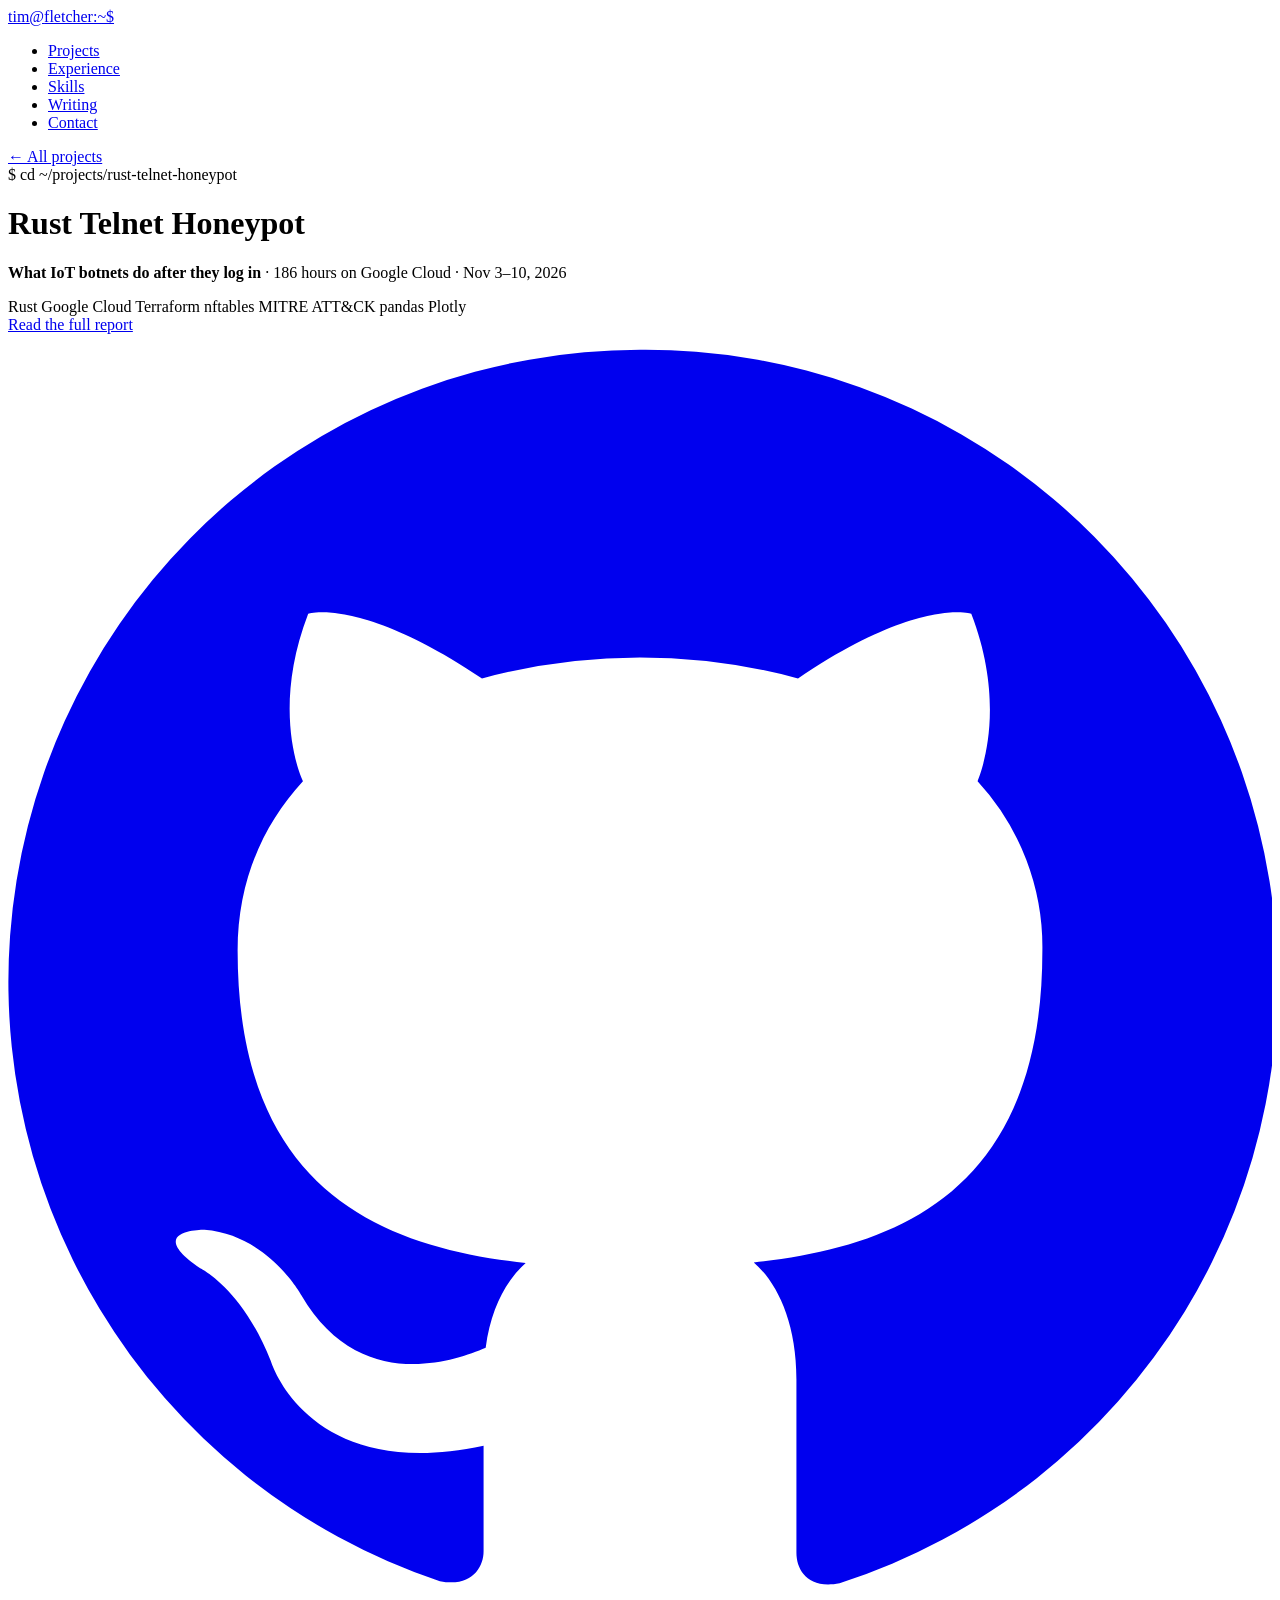
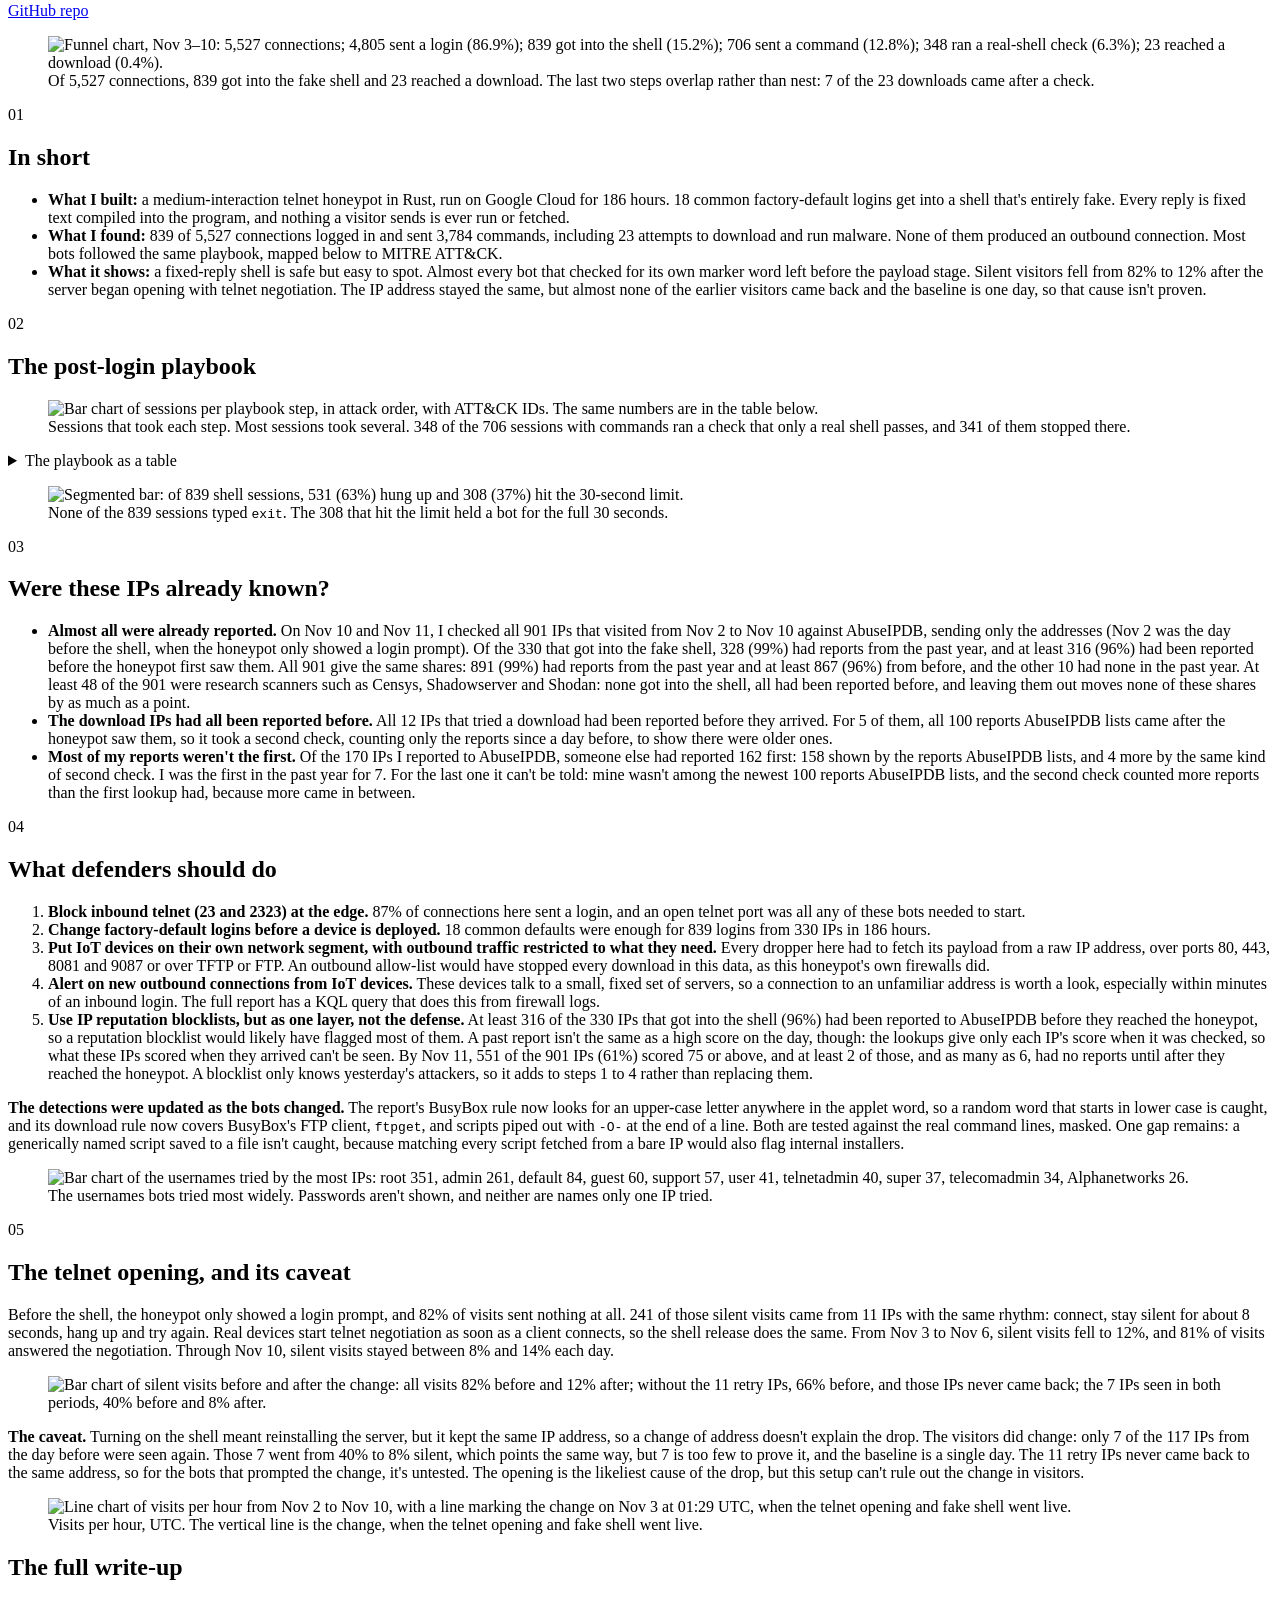
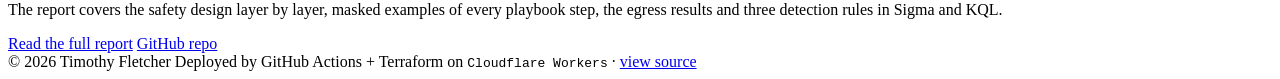
==== commit 2cc7f5c0: "Count BusyBox checks and look-arounds sent alongside other commands The honeypot report now counts a" ====
--- a/site/honeypot/index.html
+++ b/site/honeypot/index.html
@@ -56,9 +56,9 @@
     <picture>
       <source srcset="/honeypot/1-funnel-light.png" media="(prefers-color-scheme: light)">
       <img src="/honeypot/1-funnel-dark.png" width="2000" height="840" fetchpriority="high"
-           alt="Funnel chart, Nov 3–10: 5,527 connections; 4,805 sent a login (86.9%); 839 got into the shell (15.2%); 706 sent a command (12.8%); 339 ran a real-shell check (6.1%); 23 reached a download (0.4%).">
+           alt="Funnel chart, Nov 3–10: 5,527 connections; 4,805 sent a login (86.9%); 839 got into the shell (15.2%); 706 sent a command (12.8%); 348 ran a real-shell check (6.3%); 23 reached a download (0.4%).">
     </picture>
-    <figcaption>Of 5,527 connections, 839 got into the fake shell and 23 reached a download. The last two steps overlap rather than nest: 4 of the 23 downloads came after a check.</figcaption>
+    <figcaption>Of 5,527 connections, 839 got into the fake shell and 23 reached a download. The last two steps overlap rather than nest: 7 of the 23 downloads came after a check.</figcaption>
   </figure>
 
   <section id="summary">
@@ -78,7 +78,7 @@
         <img src="/honeypot/4-playbook-dark.png" width="2000" height="1200" loading="lazy"
              alt="Bar chart of sessions per playbook step, in attack order, with ATT&amp;CK IDs. The same numbers are in the table below.">
       </picture>
-      <figcaption>Sessions that took each step. Most sessions took several. 339 of the 706 sessions with commands ran a check that only a real shell passes, and 335 of them stopped there.</figcaption>
+      <figcaption>Sessions that took each step. Most sessions took several. 348 of the 706 sessions with commands ran a check that only a real shell passes, and 341 of them stopped there.</figcaption>
     </figure>
     <details class="steps">
       <summary>The playbook as a table</summary>
@@ -90,9 +90,9 @@
             <tr><td>Break out of a router's limited menu</td><td><a href="https://attack.mitre.org/techniques/T1059/008/" target="_blank" rel="noopener">T1059.008</a>, <a href="https://attack.mitre.org/techniques/T1059/004/" target="_blank" rel="noopener">T1059.004</a></td><td class="num">576</td><td class="num">211</td></tr>
             <tr><td>Try a router CLI</td><td><a href="https://attack.mitre.org/techniques/T1059/008/" target="_blank" rel="noopener">T1059.008</a></td><td class="num">196</td><td class="num">58</td></tr>
             <tr><td>Inject a shell into a ping tool</td><td><a href="https://attack.mitre.org/techniques/T1059/004/" target="_blank" rel="noopener">T1059.004</a></td><td class="num">137</td><td class="num">117</td></tr>
-            <tr><td>Look around</td><td><a href="https://attack.mitre.org/techniques/T1082/" target="_blank" rel="noopener">T1082</a>, <a href="https://attack.mitre.org/techniques/T1087/001/" target="_blank" rel="noopener">T1087.001</a>, <a href="https://attack.mitre.org/techniques/T1033/" target="_blank" rel="noopener">T1033</a>, <a href="https://attack.mitre.org/techniques/T1083/" target="_blank" rel="noopener">T1083</a></td><td class="num">191</td><td class="num">117</td></tr>
+            <tr><td>Look around</td><td><a href="https://attack.mitre.org/techniques/T1082/" target="_blank" rel="noopener">T1082</a>, <a href="https://attack.mitre.org/techniques/T1087/001/" target="_blank" rel="noopener">T1087.001</a>, <a href="https://attack.mitre.org/techniques/T1033/" target="_blank" rel="noopener">T1033</a>, <a href="https://attack.mitre.org/techniques/T1083/" target="_blank" rel="noopener">T1083</a></td><td class="num">192</td><td class="num">118</td></tr>
             <tr><td>Find a writable folder, then check with a hex echo</td><td><a href="https://attack.mitre.org/techniques/T1083/" target="_blank" rel="noopener">T1083</a></td><td class="num">198</td><td class="num">60</td></tr>
-            <tr><td>Check for a real BusyBox</td><td><a href="https://attack.mitre.org/techniques/T1497/001/" target="_blank" rel="noopener">T1497.001</a></td><td class="num">73</td><td class="num">24</td></tr>
+            <tr><td>Check for a real BusyBox</td><td><a href="https://attack.mitre.org/techniques/T1497/001/" target="_blank" rel="noopener">T1497.001</a></td><td class="num">82</td><td class="num">28</td></tr>
             <tr><td>Check that echo works</td><td><a href="https://attack.mitre.org/techniques/T1497/001/" target="_blank" rel="noopener">T1497.001</a></td><td class="num">12</td><td class="num">12</td></tr>
             <tr><td>The <code>SHELL_TEST</code> check</td><td><a href="https://attack.mitre.org/techniques/T1497/001/" target="_blank" rel="noopener">T1497.001</a></td><td class="num">58</td><td class="num">3</td></tr>
             <tr><td>Download and run</td><td><a href="https://attack.mitre.org/techniques/T1105/" target="_blank" rel="noopener">T1105</a>, <a href="https://attack.mitre.org/techniques/T1222/002/" target="_blank" rel="noopener">T1222.002</a>, <a href="https://attack.mitre.org/techniques/T1059/004/" target="_blank" rel="noopener">T1059.004</a></td><td class="num">23</td><td class="num">12</td></tr>
